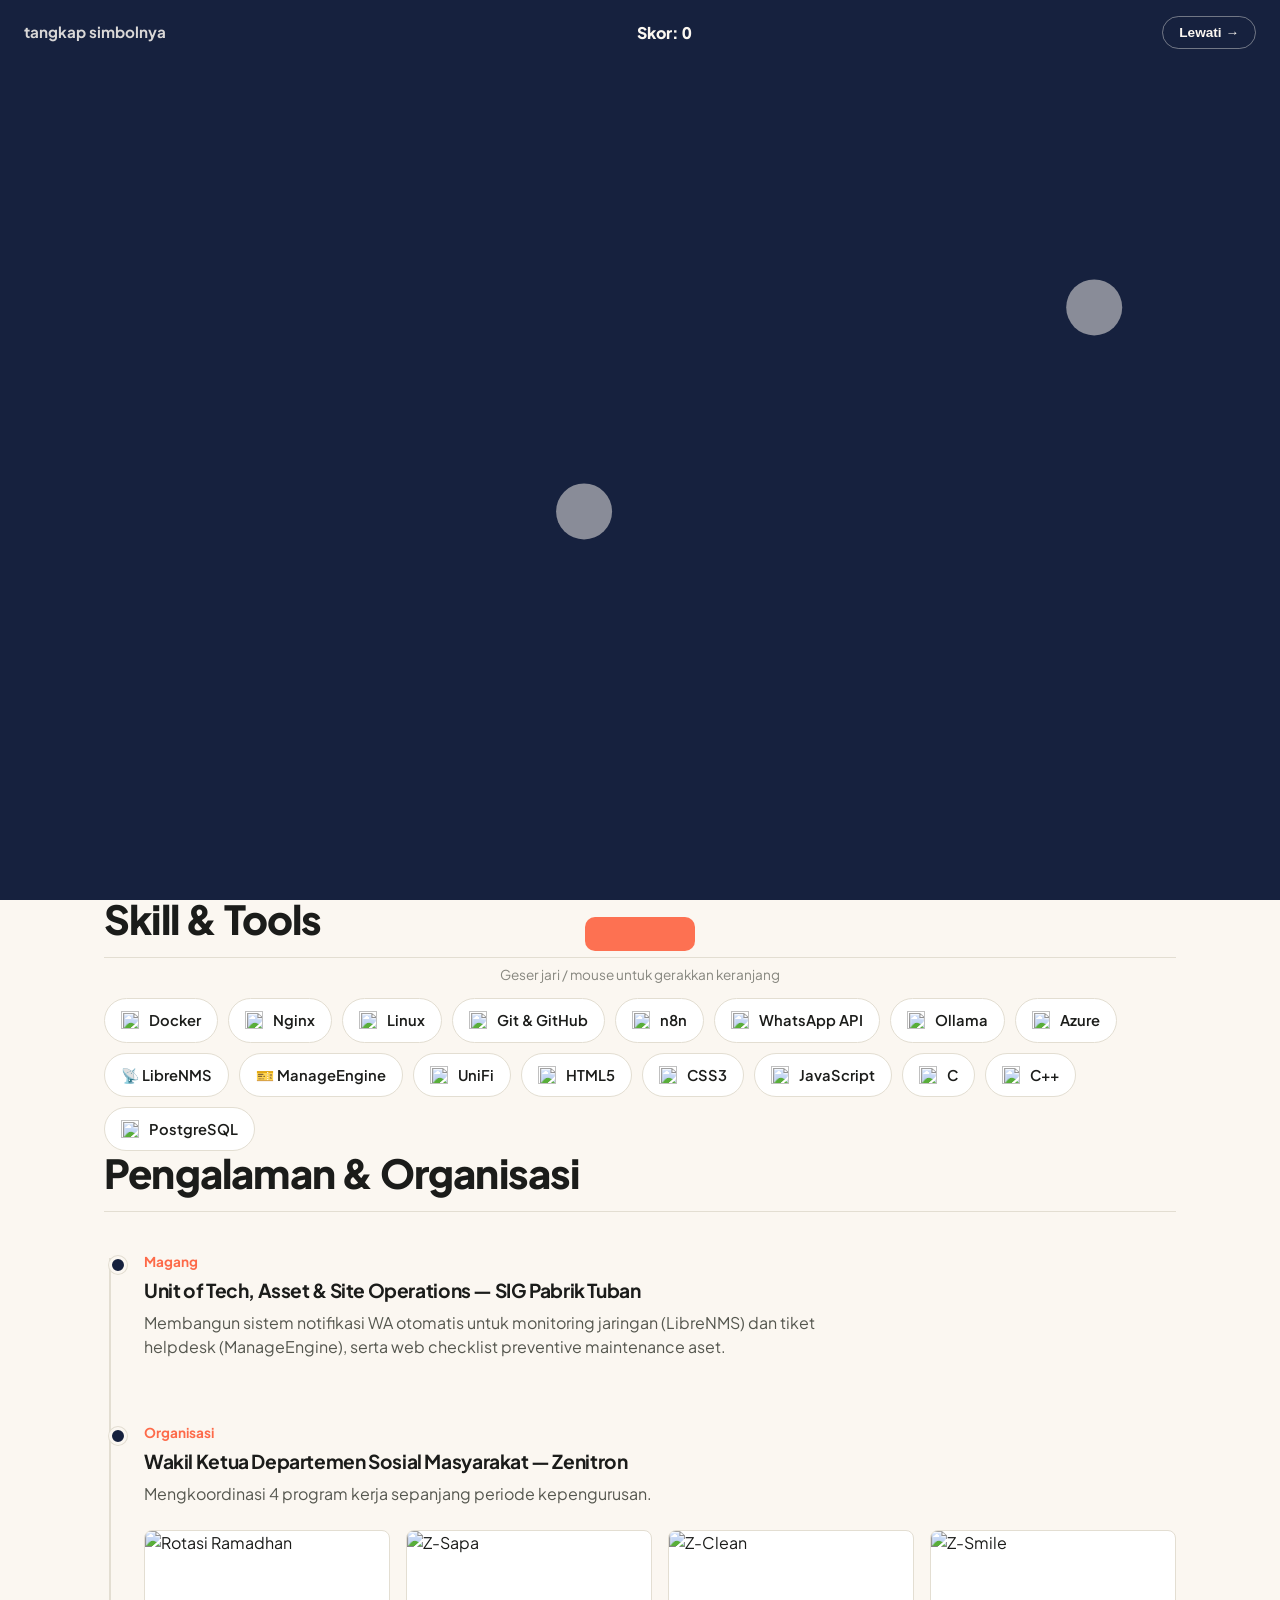
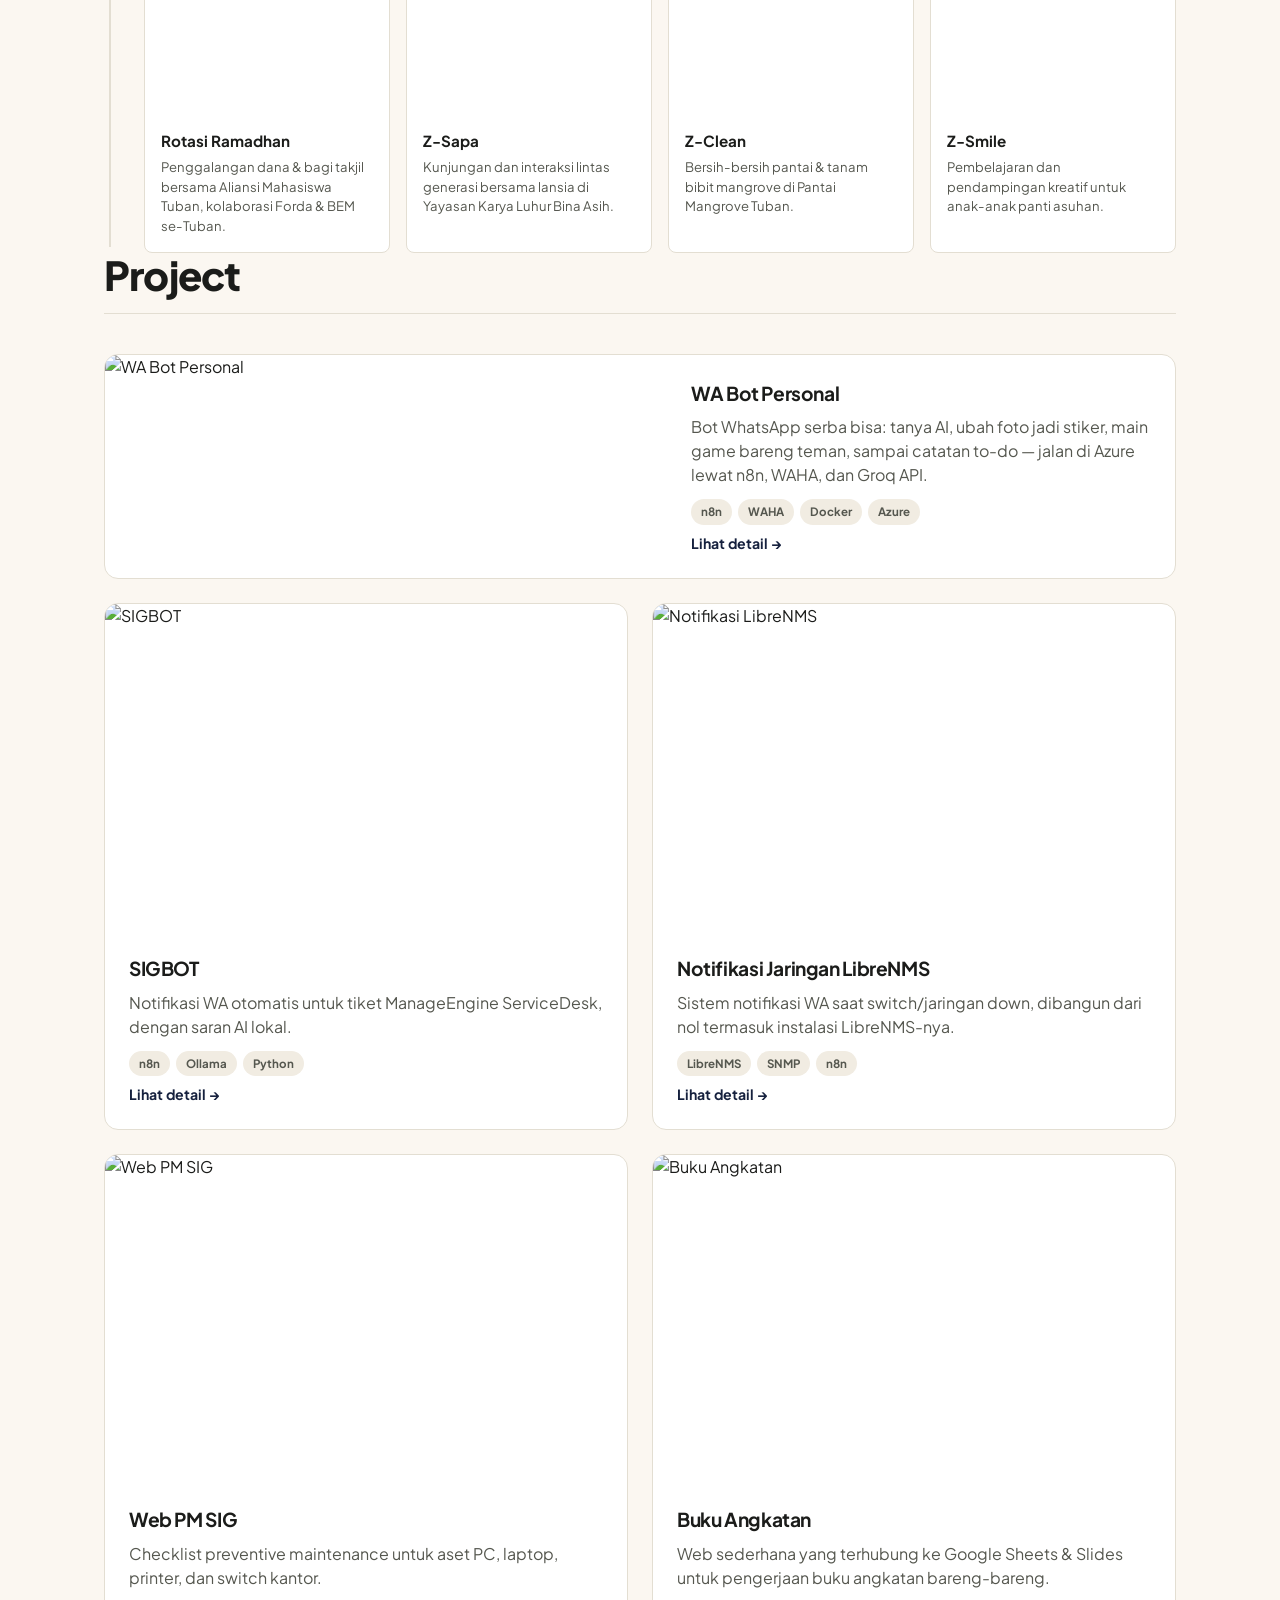
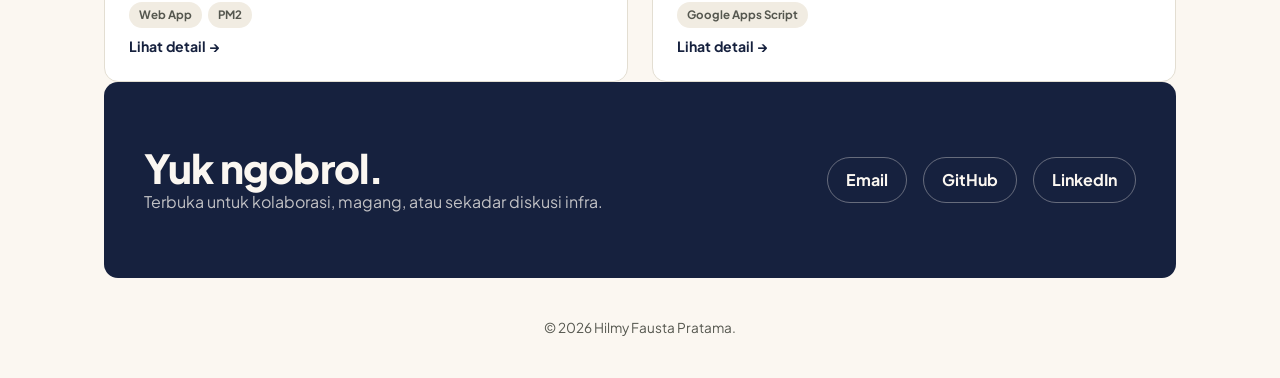
==== index.html @ 865497ab "bismillah portofolio" ====
<!DOCTYPE html>
<html lang="id">
<head>
<meta charset="UTF-8">
<meta name="viewport" content="width=device-width, initial-scale=1">
<title>Hilmy Fausta Pratama — Portfolio</title>
<meta name="description" content="Portfolio Hilmy Fausta Pratama — Informatics student, infra & automation.">
<link rel="stylesheet" href="css/style.css">
</head>
<body>

<!-- ============ GAME INTRO OVERLAY ============ -->
<div id="game-overlay">
  <div class="game-top">
    <span class="game-title">tangkap simbolnya</span>
    <span class="game-score">Skor: <span id="game-score">0</span></span>
    <button id="skip-intro" type="button">Lewati →</button>
  </div>
  <canvas id="game-canvas" aria-label="Mini game menangkap simbol skill"></canvas>
  <p class="game-hint">Geser jari / mouse untuk gerakkan keranjang</p>

  <div class="game-end" id="game-end" hidden>
    <h2>Nice catch!</h2>
    <p>Skill yang tertangkap sudah ditandai di bawah. Yuk lihat portofolio lengkapnya.</p>
    <button class="btn btn-primary" id="game-end-continue" type="button">Lihat Portofolio</button>
  </div>
</div>

<!-- ============ NAV ============ -->
<nav class="nav">
  <div class="wrap">
    <a href="#top" class="nav-mark"><span class="dot"></span> Hilmy Fausta</a>
    <ul class="nav-links">
      <li><a href="#about">Tentang</a></li>
      <li><a href="#skills">Skill</a></li>
      <li><a href="#experience">Pengalaman</a></li>
      <li><a href="#projects">Project</a></li>
      <li><a href="#contact">Kontak</a></li>
    </ul>
    <button class="nav-toggle" aria-label="Buka menu" aria-expanded="false">☰</button>
  </div>
</nav>

<main id="top">

  <!-- ============ HERO ============ -->
  <section class="hero wrap">
    <div>
      <div class="hero-kicker">Informatics student · Tuban, Indonesia</div>
      <h1><span>Hi, saya</span><span>Hilmy Fausta.</span></h1>
      <p class="hero-lede">Saya senang membangun sistem yang saling ngobrol satu sama lain — dari notifikasi jaringan otomatis sampai bot WhatsApp — dan mengemasnya rapi lewat Docker.</p>
      <div class="hero-cta">
        <a href="#projects" class="btn btn-primary">Lihat Project</a>
        <a href="#contact" class="btn btn-ghost">Hubungi Saya</a>
      </div>
      <div class="stats">
        <div class="stat"><b>5</b><span>Project dikembangkan</span></div>
        <div class="stat"><b>4</b><span>Program kerja Sosmas</span></div>
        <div class="stat"><b>16</b><span>Tools & bahasa dipakai</span></div>
      </div>
    </div>
    <div class="hero-figure">
      <div class="ring"></div>
      <img src="assets/images/profile.jpg" alt="Foto Hilmy Fausta Pratama"
           data-placeholder-label="assets/images/profile.jpg">
    </div>
  </section>

  <!-- ============ ABOUT ============ -->
  <section id="about" class="wrap">
    <div class="section-head">
      <h2>Tentang Saya</h2>
    </div>
    <p style="max-width:70ch;font-size:1.05rem">
      Mahasiswa Teknik Informatika, Institut Teknologi Sepuluh Nopember. Selama magang di SIG, saya membangun sistem
      notifikasi otomatis untuk monitoring jaringan dan tiket helpdesk, sekaligus web checklist preventive maintenance
      aset — semuanya dijembatani lewat n8n, WAHA, dan sedikit bantuan AI lokal. Di luar itu saya juga aktif di
      organisasi sosial kemahasiswaan dan senang mengoprek proyek personal sendiri.
    </p>
  </section>

  <!-- ============ SKILLS ============ -->
  <section id="skills" class="wrap">
    <div class="section-head">
      <h2>Skill & Tools</h2>
    </div>
    <div class="skills-grid">
      <span class="skill-chip" data-slug="docker"><img src="https://cdn.simpleicons.org/docker" alt="" width="18" height="18">Docker</span>
      <span class="skill-chip" data-slug="nginx"><img src="https://cdn.simpleicons.org/nginx" alt="" width="18" height="18">Nginx</span>
      <span class="skill-chip" data-slug="linux"><img src="https://cdn.simpleicons.org/linux" alt="" width="18" height="18">Linux</span>
      <span class="skill-chip" data-slug="github"><img src="https://cdn.simpleicons.org/github" alt="" width="18" height="18">Git & GitHub</span>
      <span class="skill-chip" data-slug="n8n"><img src="https://cdn.simpleicons.org/n8n" alt="" width="18" height="18">n8n</span>
      <span class="skill-chip" data-slug="whatsapp"><img src="https://cdn.simpleicons.org/whatsapp" alt="" width="18" height="18">WhatsApp API</span>
      <span class="skill-chip" data-slug="ollama"><img src="https://cdn.simpleicons.org/ollama" alt="" width="18" height="18">Ollama</span>
      <span class="skill-chip" data-slug="microsoftazure"><img src="https://cdn.simpleicons.org/microsoftazure" alt="" width="18" height="18">Azure</span>
      <span class="skill-chip">📡 LibreNMS</span>
      <span class="skill-chip">🎫 ManageEngine</span>
      <span class="skill-chip" data-slug="ubiquiti"><img src="https://cdn.simpleicons.org/ubiquiti" alt="" width="18" height="18">UniFi</span>
      <span class="skill-chip" data-slug="html5"><img src="https://cdn.simpleicons.org/html5" alt="" width="18" height="18">HTML5</span>
      <span class="skill-chip" data-slug="css3"><img src="https://cdn.simpleicons.org/css3" alt="" width="18" height="18">CSS3</span>
      <span class="skill-chip" data-slug="javascript"><img src="https://cdn.simpleicons.org/javascript" alt="" width="18" height="18">JavaScript</span>
      <span class="skill-chip" data-slug="c"><img src="https://cdn.simpleicons.org/c" alt="" width="18" height="18">C</span>
      <span class="skill-chip" data-slug="cplusplus"><img src="https://cdn.simpleicons.org/cplusplus" alt="" width="18" height="18">C++</span>
      <span class="skill-chip" data-slug="postgresql"><img src="https://cdn.simpleicons.org/postgresql" alt="" width="18" height="18">PostgreSQL</span>
    </div>
  </section>

  <!-- ============ EXPERIENCE ============ -->
  <section id="experience" class="wrap">
    <div class="section-head">
      <h2>Pengalaman & Organisasi</h2>
    </div>
    <div class="timeline">
      <div class="tl-item">
        <div class="tl-role">Magang</div>
        <h3>Unit of Tech, Asset & Site Operations — SIG Pabrik Tuban</h3>
        <p>Membangun sistem notifikasi WA otomatis untuk monitoring jaringan (LibreNMS) dan tiket helpdesk
           (ManageEngine), serta web checklist preventive maintenance aset.</p>
      </div>
      <div class="tl-item">
        <div class="tl-role">Organisasi</div>
        <h3>Wakil Ketua Departemen Sosial Masyarakat — Zenitron</h3>
        <p>Mengkoordinasi 4 program kerja sepanjang periode kepengurusan.</p>
        <div class="proker-grid">
          <a class="proker-card" href="#">
            <img src="assets/images/zenitron/rotasi-ramadhan.jpg" alt="Rotasi Ramadhan"
                 data-placeholder-label="assets/images/zenitron/rotasi-ramadhan.jpg">
            <div class="proker-card-body">
              <h4>Rotasi Ramadhan</h4>
              <p>Penggalangan dana & bagi takjil bersama Aliansi Mahasiswa Tuban, kolaborasi Forda & BEM se-Tuban.</p>
            </div>
          </a>
          <a class="proker-card" href="#">
            <img src="assets/images/zenitron/z-sapa.jpg" alt="Z-Sapa"
                 data-placeholder-label="assets/images/zenitron/z-sapa.jpg">
            <div class="proker-card-body">
              <h4>Z-Sapa</h4>
              <p>Kunjungan dan interaksi lintas generasi bersama lansia di Yayasan Karya Luhur Bina Asih.</p>
            </div>
          </a>
          <a class="proker-card" href="#">
            <img src="assets/images/zenitron/z-clean.jpg" alt="Z-Clean"
                 data-placeholder-label="assets/images/zenitron/z-clean.jpg">
            <div class="proker-card-body">
              <h4>Z-Clean</h4>
              <p>Bersih-bersih pantai & tanam bibit mangrove di Pantai Mangrove Tuban.</p>
            </div>
          </a>
          <a class="proker-card" href="#">
            <img src="assets/images/zenitron/z-smile.jpg" alt="Z-Smile"
                 data-placeholder-label="assets/images/zenitron/z-smile.jpg">
            <div class="proker-card-body">
              <h4>Z-Smile</h4>
              <p>Pembelajaran dan pendampingan kreatif untuk anak-anak panti asuhan.</p>
            </div>
          </a>
        </div>
      </div>
    </div>
  </section>

  <!-- ============ PROJECTS ============ -->
  <section id="projects" class="wrap">
    <div class="section-head">
      <h2>Project</h2>
    </div>
    <div class="project-grid">

      <a class="project-card feature" href="projects/wa-bot.html">
        <div class="project-media">
          <img src="assets/images/projects/wa-bot.jpg" alt="WA Bot Personal"
               data-placeholder-label="assets/images/projects/wa-bot.jpg">
        </div>
        <div class="project-body">
          <h3>WA Bot Personal</h3>
          <p>Bot WhatsApp serba bisa: tanya AI, ubah foto jadi stiker, main game bareng teman, sampai catatan
             to-do — jalan di Azure lewat n8n, WAHA, dan Groq API.</p>
          <div class="project-tags"><span class="tag">n8n</span><span class="tag">WAHA</span><span class="tag">Docker</span><span class="tag">Azure</span></div>
          <span class="project-link">Lihat detail →</span>
        </div>
      </a>

      <a class="project-card" href="projects/sigbot.html">
        <div class="project-media">
          <img src="assets/images/projects/sigbot.jpg" alt="SIGBOT"
               data-placeholder-label="assets/images/projects/sigbot.jpg">
        </div>
        <div class="project-body">
          <h3>SIGBOT</h3>
          <p>Notifikasi WA otomatis untuk tiket ManageEngine ServiceDesk, dengan saran AI lokal.</p>
          <div class="project-tags"><span class="tag">n8n</span><span class="tag">Ollama</span><span class="tag">Python</span></div>
          <span class="project-link">Lihat detail →</span>
        </div>
      </a>

      <a class="project-card" href="projects/librenms-notif.html">
        <div class="project-media">
          <img src="assets/images/projects/librenms-notif.jpg" alt="Notifikasi LibreNMS"
               data-placeholder-label="assets/images/projects/librenms-notif.jpg">
        </div>
        <div class="project-body">
          <h3>Notifikasi Jaringan LibreNMS</h3>
          <p>Sistem notifikasi WA saat switch/jaringan down, dibangun dari nol termasuk instalasi LibreNMS-nya.</p>
          <div class="project-tags"><span class="tag">LibreNMS</span><span class="tag">SNMP</span><span class="tag">n8n</span></div>
          <span class="project-link">Lihat detail →</span>
        </div>
      </a>

      <a class="project-card" href="projects/pmsig.html">
        <div class="project-media">
          <img src="assets/images/projects/pmsig.jpg" alt="Web PM SIG"
               data-placeholder-label="assets/images/projects/pmsig.jpg">
        </div>
        <div class="project-body">
          <h3>Web PM SIG</h3>
          <p>Checklist preventive maintenance untuk aset PC, laptop, printer, dan switch kantor.</p>
          <div class="project-tags"><span class="tag">Web App</span><span class="tag">PM2</span></div>
          <span class="project-link">Lihat detail →</span>
        </div>
      </a>

      <a class="project-card" href="projects/bukang.html">
        <div class="project-media">
          <img src="assets/images/projects/bukang.jpg" alt="Buku Angkatan"
               data-placeholder-label="assets/images/projects/bukang.jpg">
        </div>
        <div class="project-body">
          <h3>Buku Angkatan</h3>
          <p>Web sederhana yang terhubung ke Google Sheets & Slides untuk pengerjaan buku angkatan bareng-bareng.</p>
          <div class="project-tags"><span class="tag">Google Apps Script</span></div>
          <span class="project-link">Lihat detail →</span>
        </div>
      </a>

    </div>
  </section>

  <!-- ============ CONTACT ============ -->
  <section id="contact" class="wrap">
    <div class="contact-box">
      <div>
        <h2>Yuk ngobrol.</h2>
        <p style="color:rgba(251,247,241,.75)">Terbuka untuk kolaborasi, magang, atau sekadar diskusi infra.</p>
      </div>
      <div class="contact-links">
        <a href="mailto:hilmy@example.com">Email</a>
        <a href="https://github.com/HilmyFausta" target="_blank" rel="noopener">GitHub</a>
        <a href="#" target="_blank" rel="noopener">LinkedIn</a>
      </div>
    </div>
  </section>

</main>

<footer>© 2026 Hilmy Fausta Pratama.</footer>

<script src="js/main.js"></script>
<script src="js/game.js"></script>
</body>
</html>
---- css/style.css ----
/* ===========================================================
   Hilmy Fausta — Portfolio
   Design tokens: cream base, deep navy ink, coral for single
   deliberate accent moments only. Plus Jakarta Sans throughout,
   weight does the differentiating rather than a second family.
   =========================================================== */

@import url('https://fonts.googleapis.com/css2?family=Plus+Jakarta+Sans:wght@400;500;600;700;800&display=swap');

:root{
  --cream:        #FBF7F1;
  --cream-dim:    #F1ECE2;
  --ink:          #1B1C1A;
  --ink-soft:     #55574F;
  --navy:         #16213E;
  --navy-soft:    #2A3B63;
  --coral:        #FD6A49;
  --coral-soft:   #FFE4DA;
  --line:         #E3DED2;

  --font: 'Plus Jakarta Sans', -apple-system, sans-serif;

  --max-w: 1120px;
  --radius: 14px;
  --radius-sm: 8px;

  --space-1: 8px;
  --space-2: 16px;
  --space-3: 24px;
  --space-4: 40px;
  --space-5: 64px;
  --space-6: 96px;
}

*{ box-sizing: border-box; }
html{ scroll-behavior: smooth; }
@media (prefers-reduced-motion: reduce){
  html{ scroll-behavior: auto; }
  *{ animation-duration: .001ms !important; animation-iteration-count: 1 !important; transition-duration: .001ms !important; }
}

body{
  margin: 0;
  font-family: var(--font);
  background: var(--cream);
  color: var(--ink);
  line-height: 1.5;
  -webkit-font-smoothing: antialiased;
}

img{ max-width: 100%; display: block; }
a{ color: inherit; }

.wrap{
  max-width: var(--max-w);
  margin: 0 auto;
  padding: 0 var(--space-3);
}

section{ padding: var(--space-6) 0; }
@media (max-width: 640px){
  section{ padding: var(--space-5) 0; }
}

/* ---------- Typography ---------- */
h1,h2,h3{ margin: 0; letter-spacing: -0.02em; font-weight: 800; }
h1{ font-size: clamp(2.4rem, 6vw, 4.2rem); line-height: 1.02; }
h2{ font-size: clamp(1.7rem, 3.4vw, 2.5rem); line-height: 1.1; }
h3{ font-size: 1.2rem; font-weight: 700; }
p{ margin: 0; color: var(--ink-soft); }
.eyebrow-free{ /* intentionally: no tracked-out ALL-CAPS eyebrow labels in this design */ }

.section-head{
  display: flex;
  align-items: flex-end;
  justify-content: space-between;
  gap: var(--space-3);
  margin-bottom: var(--space-4);
  border-bottom: 1px solid var(--line);
  padding-bottom: var(--space-2);
}
.section-head .index{
  font-size: .85rem;
  color: var(--ink-soft);
  font-variant-numeric: tabular-nums;
}

/* ---------- Nav ---------- */
.nav{
  position: sticky; top: 0; z-index: 40;
  background: rgba(251,247,241,.88);
  backdrop-filter: blur(6px);
  border-bottom: 1px solid var(--line);
}
.nav .wrap{
  display: flex; align-items: center; justify-content: space-between;
  height: 64px;
}
.nav-mark{
  font-weight: 800; font-size: 1.05rem; text-decoration: none;
  display: flex; align-items: center; gap: 8px;
}
.nav-mark .dot{ width: 10px; height: 10px; border-radius: 50%; background: var(--coral); display:inline-block; }
.nav-links{ display: flex; gap: var(--space-3); list-style: none; margin: 0; padding: 0; }
.nav-links a{ text-decoration: none; font-weight: 600; font-size: .92rem; color: var(--ink-soft); }
.nav-links a:hover{ color: var(--navy); }
.nav-toggle{ display: none; background: none; border: none; cursor: pointer; }
@media (max-width: 720px){
  .nav-links{ display: none; }
  .nav-toggle{ display: block; }
}

/* ---------- Hero ---------- */
.hero{
  padding-top: var(--space-6);
  display: grid;
  grid-template-columns: 1.3fr .7fr;
  gap: var(--space-4);
  align-items: center;
}
@media (max-width: 860px){
  .hero{ grid-template-columns: 1fr; }
}
.hero-kicker{
  font-size: .95rem; color: var(--coral); font-weight: 700; margin-bottom: var(--space-2);
}
.hero h1 span{ display: block; }
.hero-lede{
  margin-top: var(--space-3);
  font-size: 1.15rem;
  max-width: 46ch;
}
.hero-cta{ display: flex; gap: var(--space-2); margin-top: var(--space-4); flex-wrap: wrap; }
.btn{
  display: inline-flex; align-items: center; gap: 8px;
  padding: 13px 22px; border-radius: 999px;
  font-weight: 700; font-size: .95rem; text-decoration: none;
  border: 1px solid transparent; cursor: pointer;
  transition: transform .15s ease;
}
.btn:hover{ transform: translateY(-2px); }
.btn-primary{ background: var(--navy); color: var(--cream); }
.btn-ghost{ background: transparent; border-color: var(--ink); color: var(--ink); }

.hero-figure{
  position: relative;
  aspect-ratio: 4/5;
  border-radius: var(--radius);
  overflow: hidden;
  background: var(--navy);
}
.hero-figure .ring{
  position: absolute; inset: -30% -10% auto auto;
  width: 60%; aspect-ratio: 1;
  border: 1px solid rgba(251,247,241,.25);
  border-radius: 50%;
}

/* ---------- Image placeholder handling ----------
   Real files should be dropped in assets/images/... with the
   same filename the <img> already points to. Until then, the
   onerror handler in js/main.js swaps in this dashed box. */
.ph-missing{
  background: var(--cream-dim);
  border: 1.5px dashed var(--line);
  display: flex; align-items: center; justify-content: center;
  color: var(--ink-soft); font-size: .82rem; text-align: center;
  padding: var(--space-2);
  min-height: 160px;
}
.ph-missing::after{ content: attr(data-label); }

/* ---------- Stats ---------- */
.stats{ display: grid; grid-template-columns: repeat(3,1fr); gap: var(--space-3); margin-top: var(--space-5); }
.stat b{ display:block; font-size: 2rem; font-weight: 800; color: var(--navy); }
.stat span{ color: var(--ink-soft); font-size: .9rem; }
@media (max-width: 640px){ .stats{ grid-template-columns: 1fr 1fr; } }

/* ---------- Skills ---------- */
.skills-grid{
  display: flex; flex-wrap: wrap; gap: 10px;
}
.skill-chip{
  display: flex; align-items: center; gap: 10px;
  padding: 10px 16px;
  background: #fff;
  border: 1px solid var(--line);
  border-radius: 999px;
  font-weight: 600; font-size: .92rem;
}
.skill-chip img, .skill-chip svg{ width: 18px; height: 18px; }
.skill-chip.just-caught{
  background: var(--coral-soft);
  border-color: var(--coral);
}

/* ---------- Experience ---------- */
.timeline{ position: relative; padding-left: var(--space-4); }
.timeline::before{
  content: ""; position: absolute; left: 5px; top: 6px; bottom: 6px;
  width: 2px; background: var(--line);
}
.tl-item{ position: relative; padding-bottom: var(--space-5); }
.tl-item:last-child{ padding-bottom: 0; }
.tl-item::before{
  content: ""; position: absolute; left: -35px; top: 4px;
  width: 12px; height: 12px; border-radius: 50%;
  background: var(--navy); border: 3px solid var(--cream);
  box-shadow: 0 0 0 1px var(--line);
}
.tl-role{ font-size: .85rem; font-weight: 700; color: var(--coral); }
.tl-item h3{ margin-top: 4px; }
.tl-item p{ margin-top: 6px; max-width: 60ch; }

.proker-grid{
  margin-top: var(--space-3);
  display: grid; grid-template-columns: repeat(4,1fr); gap: var(--space-2);
}
@media (max-width: 780px){ .proker-grid{ grid-template-columns: 1fr 1fr; } }
.proker-card{
  border: 1px solid var(--line); border-radius: var(--radius-sm); overflow: hidden;
  background: #fff; text-decoration: none; color: inherit;
}
.proker-card img{ width: 100%; aspect-ratio: 4/3; object-fit: cover; }
.proker-card .ph-missing{ aspect-ratio: 4/3; min-height: 0; }
.proker-card-body{ padding: var(--space-2); }
.proker-card-body h4{ margin: 0 0 4px; font-size: .95rem; }
.proker-card-body p{ font-size: .82rem; margin: 0; }

/* ---------- Projects (bento — first project larger, deliberate) ---------- */
.project-grid{
  display: grid;
  grid-template-columns: repeat(2, 1fr);
  gap: var(--space-3);
}
.project-card{
  grid-column: span 1;
  border: 1px solid var(--line);
  border-radius: var(--radius);
  overflow: hidden;
  background: #fff;
  text-decoration: none; color: inherit;
  display: flex; flex-direction: column;
  transition: box-shadow .15s ease, transform .15s ease;
}
.project-card:hover{ transform: translateY(-3px); box-shadow: 0 12px 24px -16px rgba(22,33,62,.35); }
.project-card.feature{ grid-column: span 2; flex-direction: row; }
.project-card.feature .project-media{ flex: 1.1; }
.project-card.feature .project-body{ flex: .9; }
@media (max-width: 780px){
  .project-grid{ grid-template-columns: 1fr; }
  .project-card.feature{ flex-direction: column; }
}
.project-media{ aspect-ratio: 16/10; }
.project-card.feature .project-media{ aspect-ratio: auto; }
.project-media img{ width: 100%; height: 100%; object-fit: cover; }
.project-media .ph-missing{ height: 100%; }
.project-body{ padding: var(--space-3); display: flex; flex-direction: column; gap: 8px; }
.project-tags{ display: flex; gap: 6px; flex-wrap: wrap; margin-top: 4px; }
.tag{ font-size: .72rem; font-weight: 700; padding: 4px 10px; border-radius: 999px; background: var(--cream-dim); color: var(--ink-soft); }
.project-link{ margin-top: auto; font-weight: 700; font-size: .88rem; color: var(--navy); }

/* ---------- Contact ---------- */
.contact-box{
  background: var(--navy); color: var(--cream);
  border-radius: var(--radius);
  padding: var(--space-5) var(--space-4);
  display: flex; align-items: center; justify-content: space-between; gap: var(--space-3);
  flex-wrap: wrap;
}
.contact-box h2{ color: var(--cream); }
.contact-links{ display: flex; gap: var(--space-2); flex-wrap: wrap; }
.contact-links a{
  text-decoration: none; font-weight: 700; padding: 10px 18px;
  border: 1px solid rgba(251,247,241,.35); border-radius: 999px;
}
.contact-links a:hover{ border-color: var(--coral); color: var(--coral); }

footer{ text-align: center; padding: var(--space-4) 0; color: var(--ink-soft); font-size: .85rem; }

/* ---------- Game intro overlay ---------- */
#game-overlay{
  position: fixed; inset: 0; z-index: 100;
  background: var(--navy);
  color: var(--cream);
  display: flex; flex-direction: column;
}
#game-overlay[hidden]{ display: none; }
.game-top{
  display: flex; justify-content: space-between; align-items: center;
  padding: var(--space-2) var(--space-3);
}
.game-title{ font-weight: 700; font-size: .95rem; opacity: .85; }
.game-score{ font-weight: 800; font-variant-numeric: tabular-nums; }
#skip-intro{
  background: transparent; border: 1px solid rgba(251,247,241,.4);
  color: var(--cream); border-radius: 999px; padding: 8px 16px;
  font-weight: 700; font-size: .85rem; cursor: pointer;
}
#game-canvas{ flex: 1; width: 100%; touch-action: none; }
.game-hint{
  text-align: center; padding-bottom: var(--space-2);
  font-size: .85rem; opacity: .7;
}
.game-end{
  position: absolute; inset: 0; display: flex; flex-direction: column;
  align-items: center; justify-content: center; gap: var(--space-2);
  text-align: center; padding: var(--space-3);
}
.game-end[hidden]{ display: none; }
.game-end h2{ color: var(--cream); }

/* ---------- Project detail page ---------- */
.detail-back{
  display: inline-flex; align-items: center; gap: 6px;
  text-decoration: none; font-weight: 700; font-size: .9rem;
  color: var(--ink-soft); margin: var(--space-3) 0;
}
.detail-back:hover{ color: var(--navy); }
.detail-hero{
  aspect-ratio: 16/7;
  border-radius: var(--radius);
  overflow: hidden;
  margin-bottom: var(--space-3);
}
.detail-hero img{ width: 100%; height: 100%; object-fit: cover; }
.detail-hero .ph-missing{ height: 100%; }
.detail-head h1{ font-size: clamp(1.8rem, 4vw, 2.6rem); }
.detail-tags{ display: flex; gap: 6px; flex-wrap: wrap; margin: var(--space-2) 0 var(--space-4); }
.detail-body{ max-width: 72ch; }
.detail-body h2{ font-size: 1.3rem; margin-top: var(--space-4); margin-bottom: var(--space-2); }
.detail-body p{ margin-bottom: var(--space-2); }
.detail-body ul{ color: var(--ink-soft); padding-left: 1.2em; }
.detail-body li{ margin-bottom: 6px; }
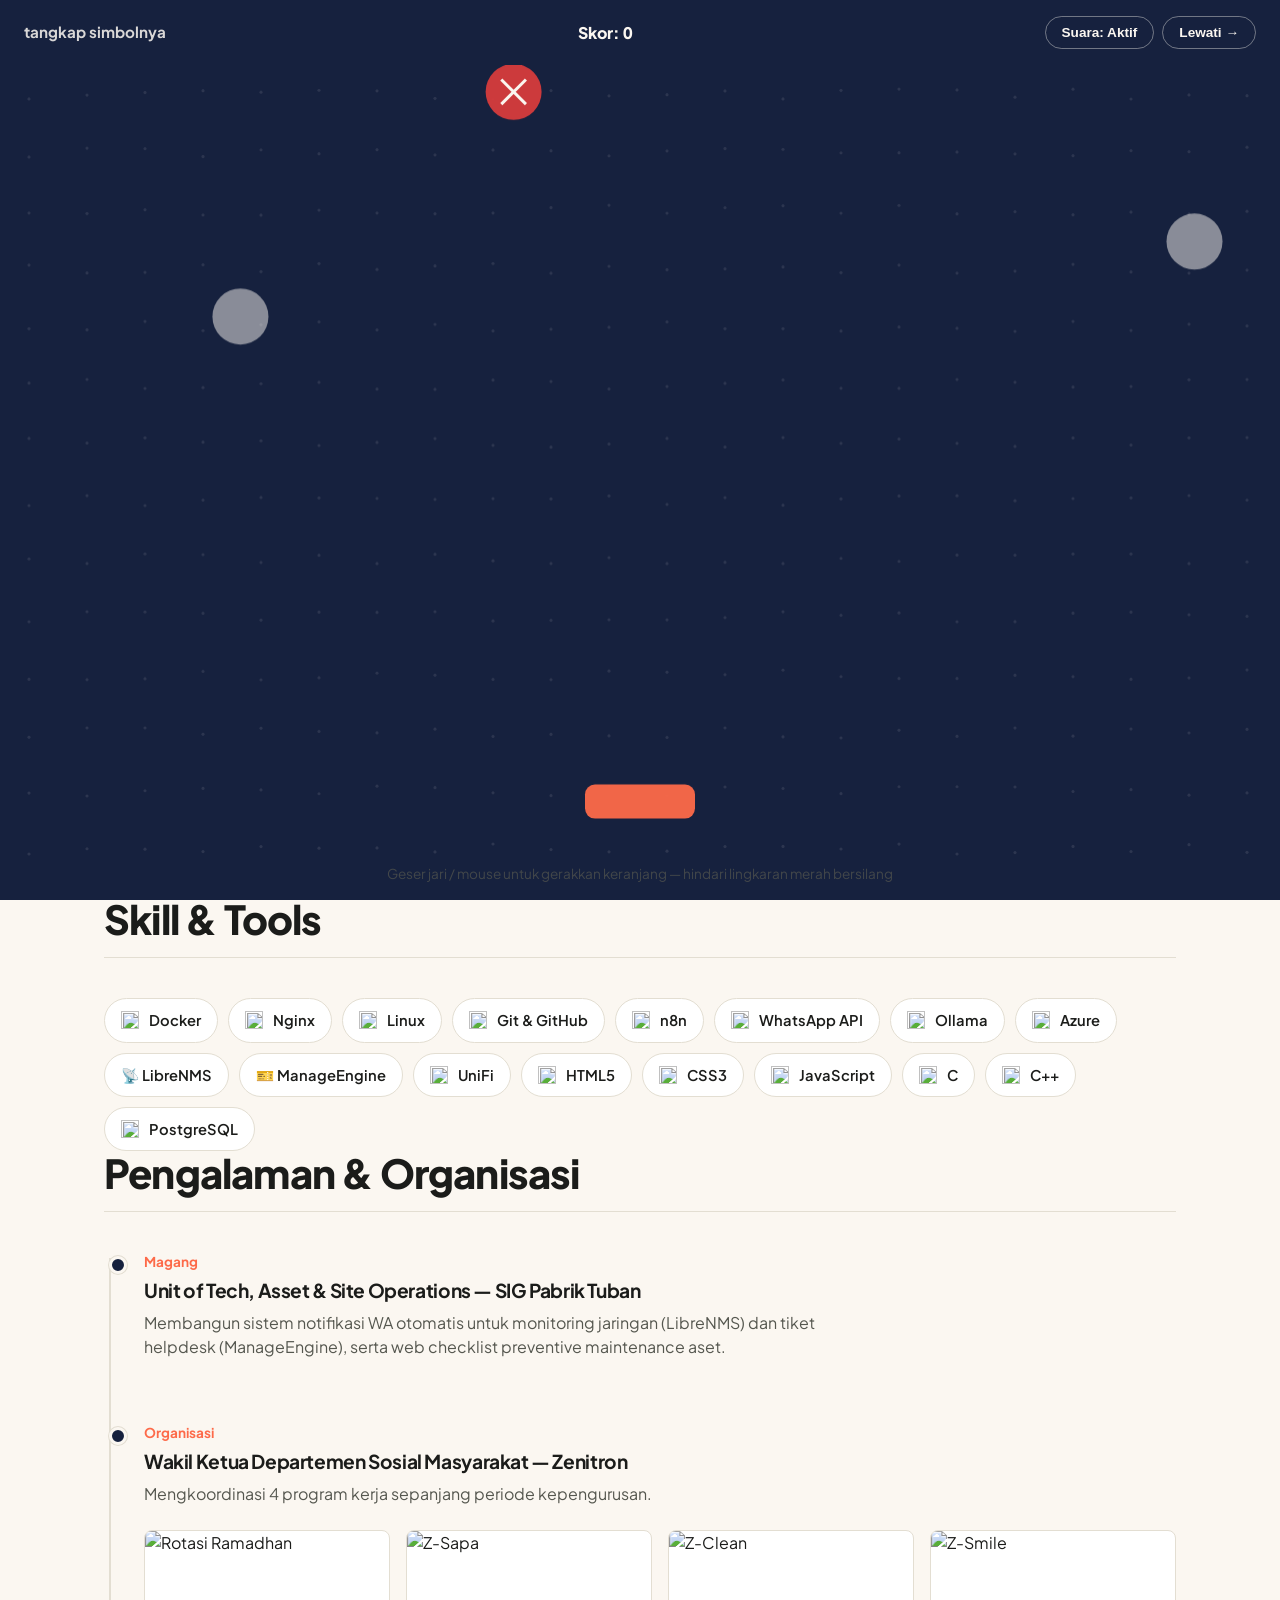
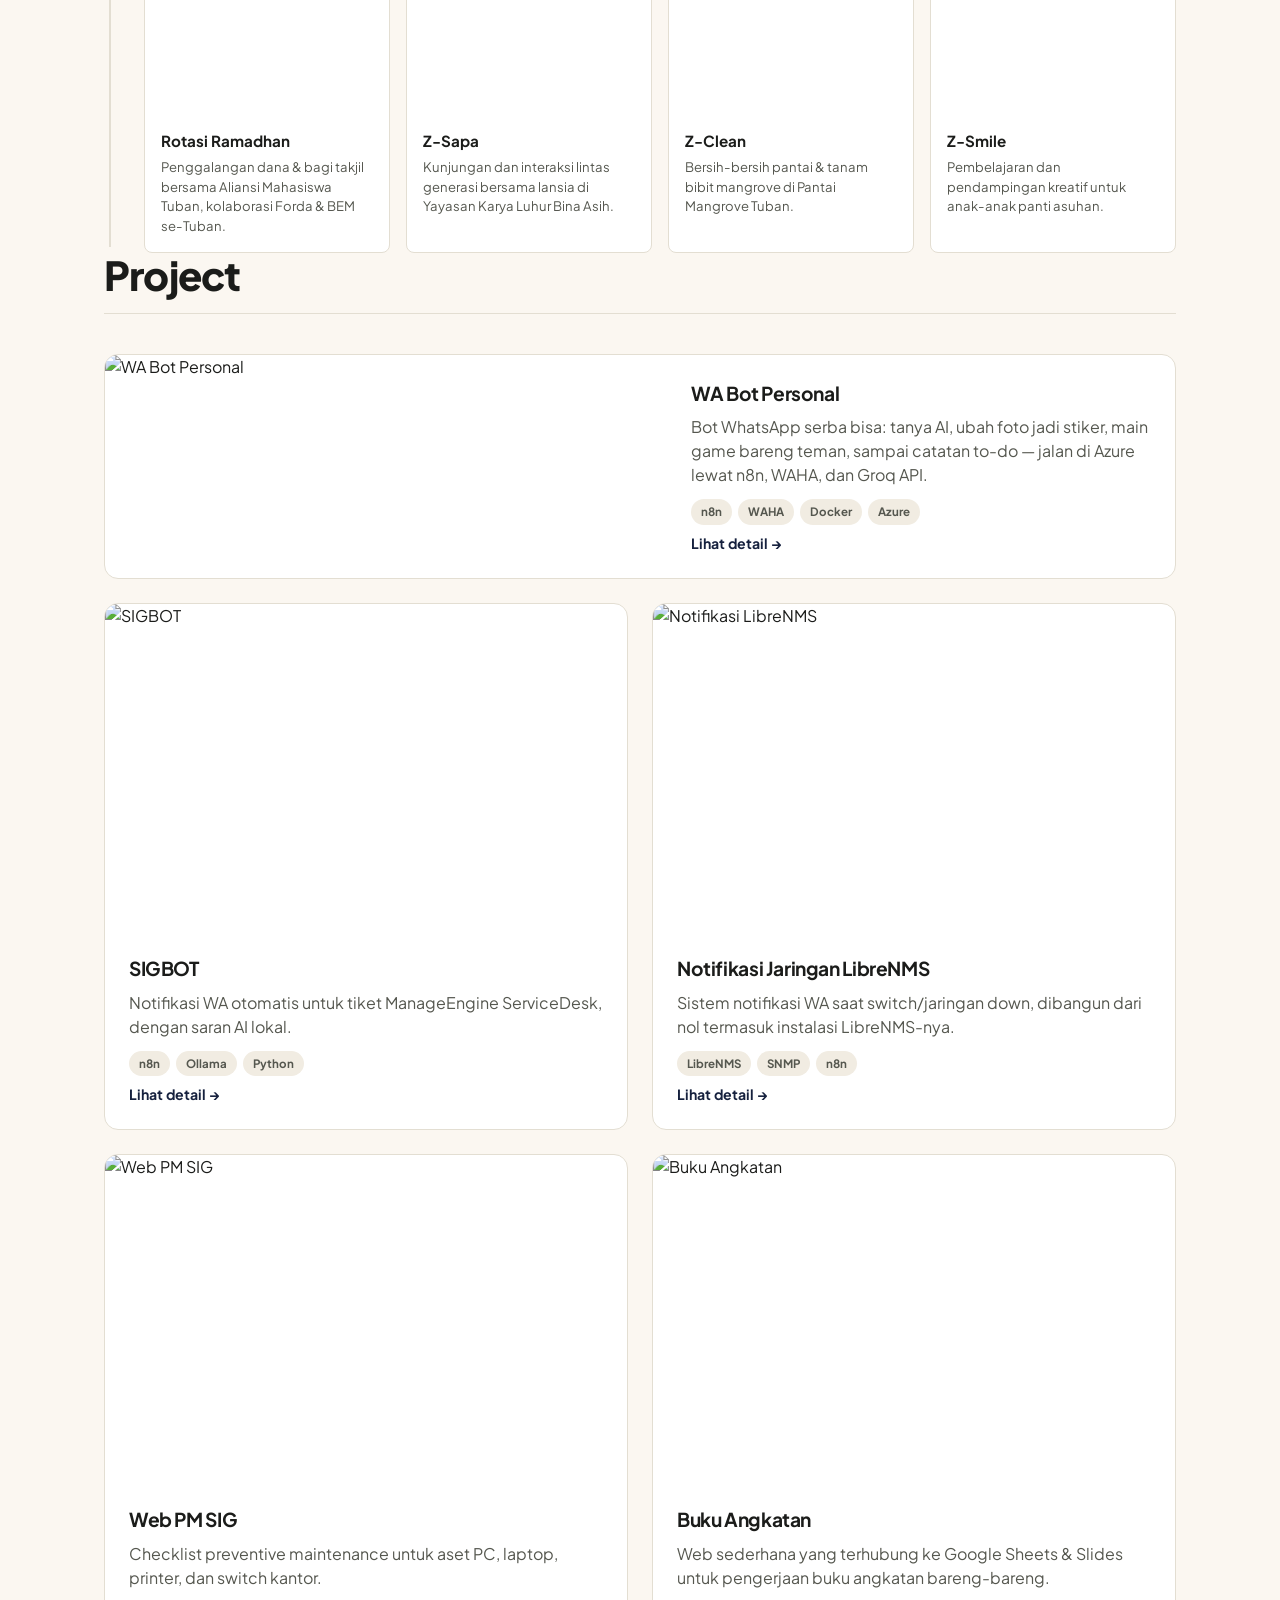
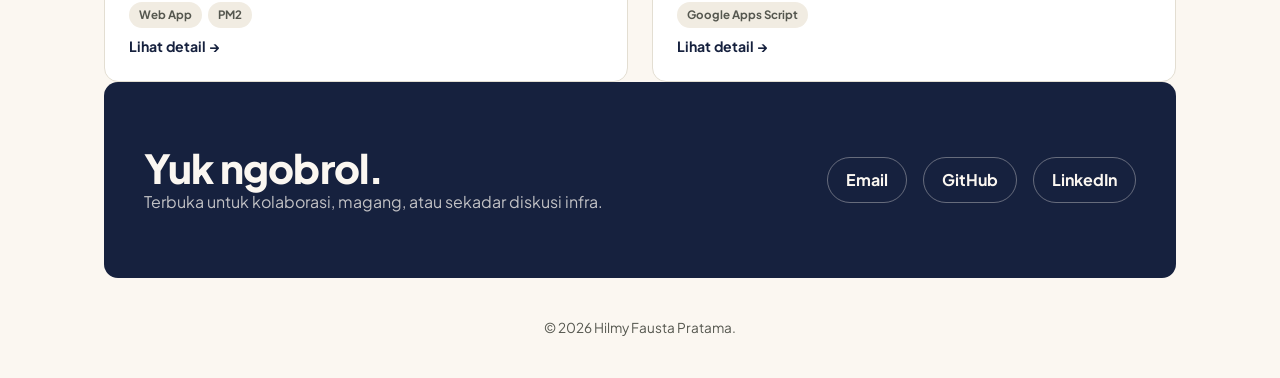
==== commit f881bfaa: "tambah obstcle n music" ====
--- a/index.html
+++ b/index.html
@@ -14,10 +14,13 @@
   <div class="game-top">
     <span class="game-title">tangkap simbolnya</span>
     <span class="game-score">Skor: <span id="game-score">0</span></span>
-    <button id="skip-intro" type="button">Lewati →</button>
+    <div style="display:flex;gap:8px">
+      <button id="mute-toggle" type="button" aria-pressed="false">Suara: Aktif</button>
+      <button id="skip-intro" type="button">Lewati →</button>
+    </div>
   </div>
   <canvas id="game-canvas" aria-label="Mini game menangkap simbol skill"></canvas>
-  <p class="game-hint">Geser jari / mouse untuk gerakkan keranjang</p>
+  <p class="game-hint">Geser jari / mouse untuk gerakkan keranjang — hindari lingkaran merah bersilang</p>
 
   <div class="game-end" id="game-end" hidden>
     <h2>Nice catch!</h2>
@@ -257,4 +260,4 @@
 <script src="js/main.js"></script>
 <script src="js/game.js"></script>
 </body>
-</html>
+</html>
--- a/css/style.css
+++ b/css/style.css
@@ -292,7 +292,8 @@
 }
 .game-title{ font-weight: 700; font-size: .95rem; opacity: .85; }
 .game-score{ font-weight: 800; font-variant-numeric: tabular-nums; }
-#skip-intro{
+#skip-intro,
+#mute-toggle{
   background: transparent; border: 1px solid rgba(251,247,241,.4);
   color: var(--cream); border-radius: 999px; padding: 8px 16px;
   font-weight: 700; font-size: .85rem; cursor: pointer;
@@ -331,4 +332,4 @@
 .detail-body h2{ font-size: 1.3rem; margin-top: var(--space-4); margin-bottom: var(--space-2); }
 .detail-body p{ margin-bottom: var(--space-2); }
 .detail-body ul{ color: var(--ink-soft); padding-left: 1.2em; }
-.detail-body li{ margin-bottom: 6px; }
+.detail-body li{ margin-bottom: 6px; }
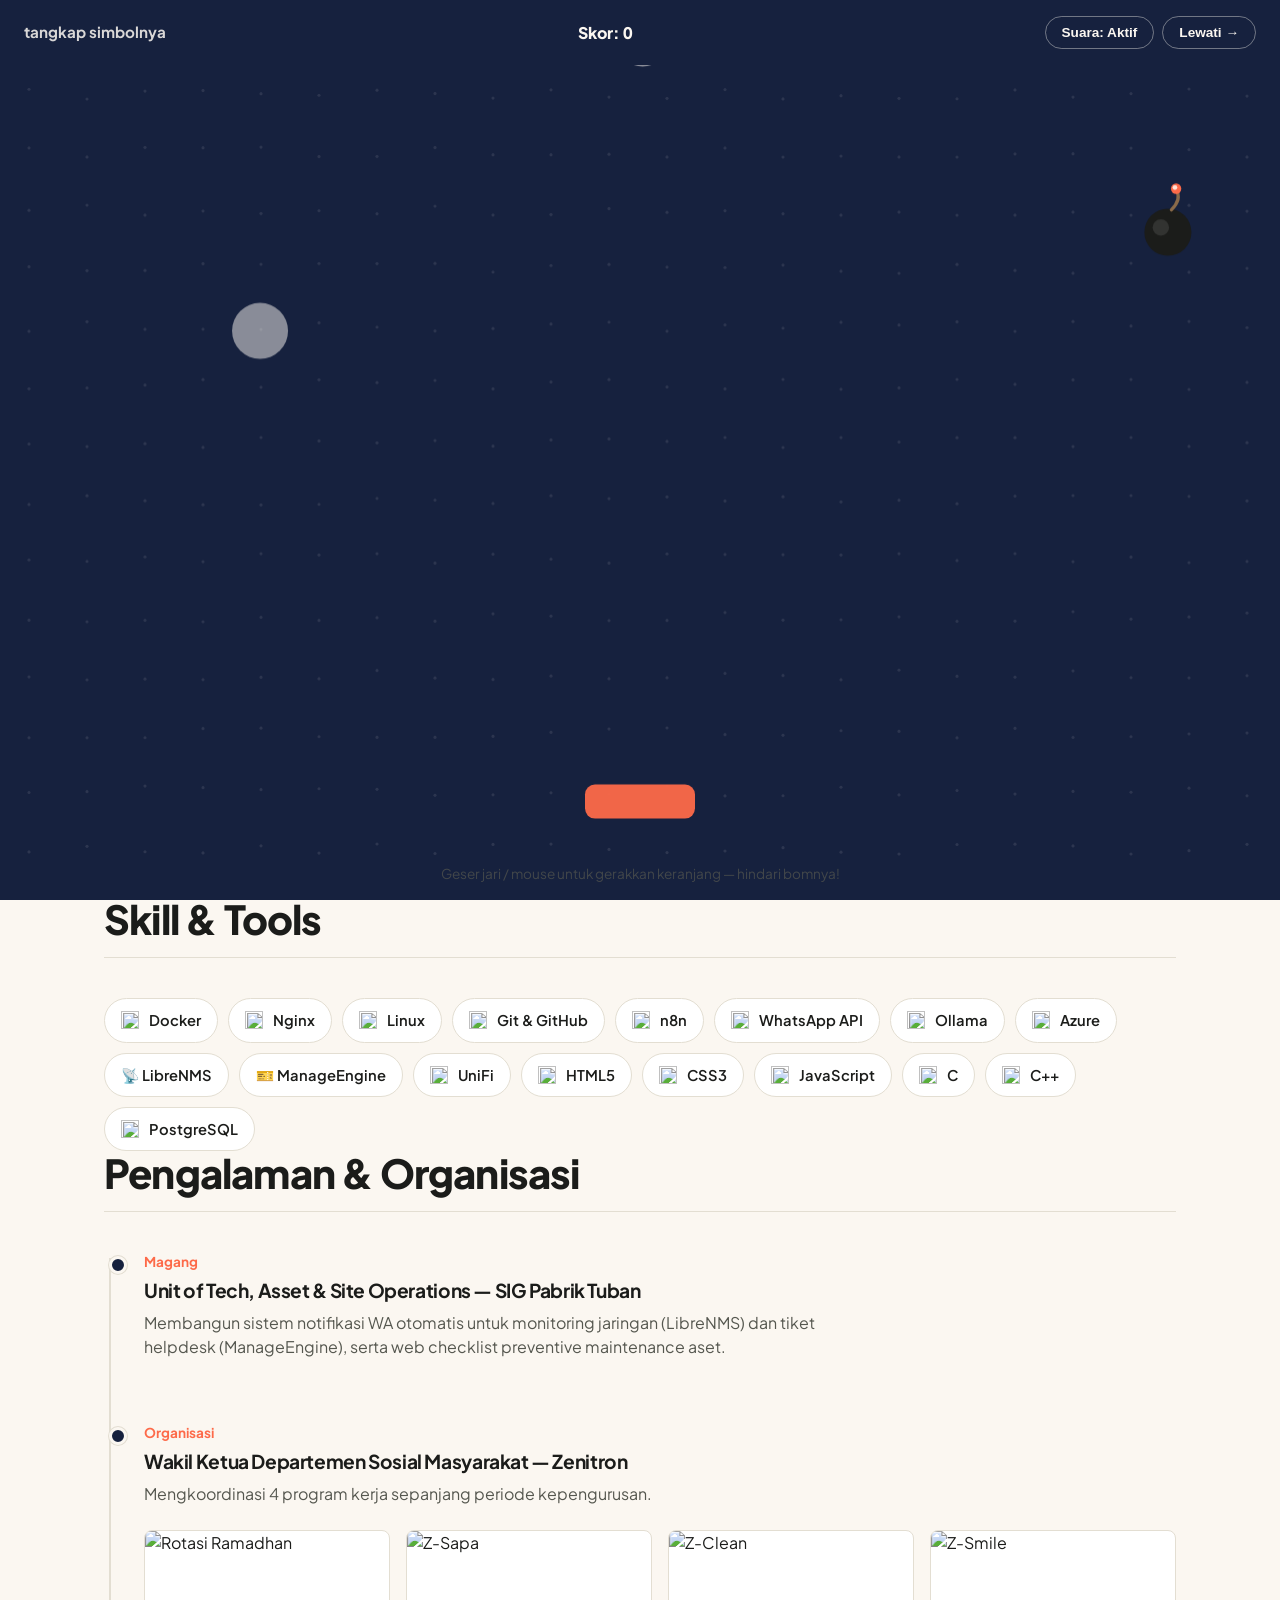
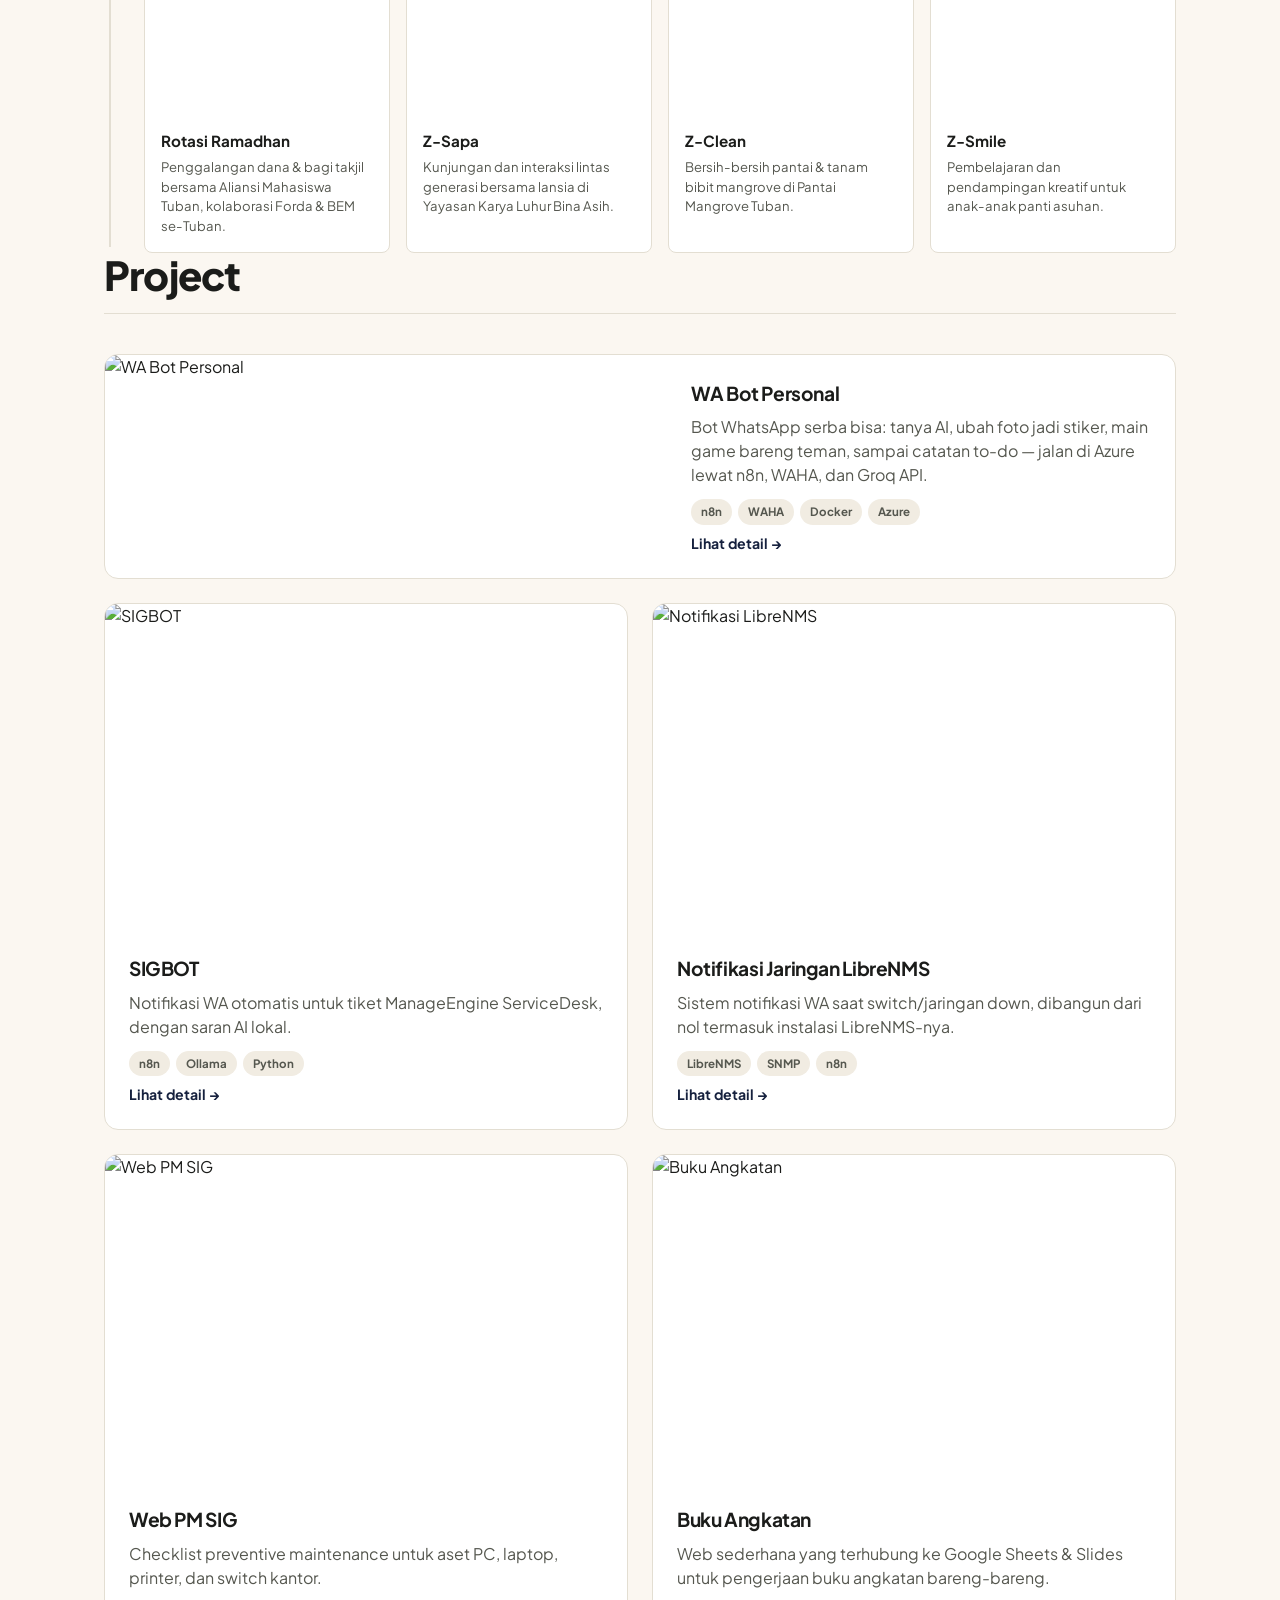
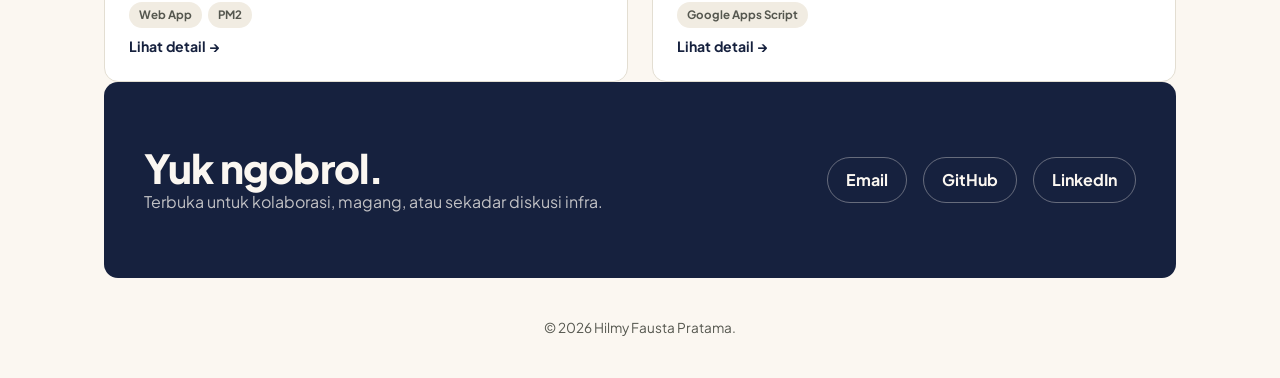
==== commit a22f9af4: "fix bug refresh dan logo" ====
--- a/index.html
+++ b/index.html
@@ -20,7 +20,7 @@
     </div>
   </div>
   <canvas id="game-canvas" aria-label="Mini game menangkap simbol skill"></canvas>
-  <p class="game-hint">Geser jari / mouse untuk gerakkan keranjang — hindari lingkaran merah bersilang</p>
+  <p class="game-hint">Geser jari / mouse untuk gerakkan keranjang — hindari bomnya!</p>
 
   <div class="game-end" id="game-end" hidden>
     <h2>Nice catch!</h2>
@@ -95,12 +95,12 @@
       <span class="skill-chip" data-slug="n8n"><img src="https://cdn.simpleicons.org/n8n" alt="" width="18" height="18">n8n</span>
       <span class="skill-chip" data-slug="whatsapp"><img src="https://cdn.simpleicons.org/whatsapp" alt="" width="18" height="18">WhatsApp API</span>
       <span class="skill-chip" data-slug="ollama"><img src="https://cdn.simpleicons.org/ollama" alt="" width="18" height="18">Ollama</span>
-      <span class="skill-chip" data-slug="microsoftazure"><img src="https://cdn.simpleicons.org/microsoftazure" alt="" width="18" height="18">Azure</span>
+      <span class="skill-chip" data-slug="azure"><img src="https://raw.githubusercontent.com/devicons/devicon/master/icons/azure/azure-plain.svg" alt="" width="18" height="18">Azure</span>
       <span class="skill-chip">📡 LibreNMS</span>
       <span class="skill-chip">🎫 ManageEngine</span>
       <span class="skill-chip" data-slug="ubiquiti"><img src="https://cdn.simpleicons.org/ubiquiti" alt="" width="18" height="18">UniFi</span>
       <span class="skill-chip" data-slug="html5"><img src="https://cdn.simpleicons.org/html5" alt="" width="18" height="18">HTML5</span>
-      <span class="skill-chip" data-slug="css3"><img src="https://cdn.simpleicons.org/css3" alt="" width="18" height="18">CSS3</span>
+      <span class="skill-chip" data-slug="css"><img src="https://cdn.simpleicons.org/css" alt="" width="18" height="18">CSS3</span>
       <span class="skill-chip" data-slug="javascript"><img src="https://cdn.simpleicons.org/javascript" alt="" width="18" height="18">JavaScript</span>
       <span class="skill-chip" data-slug="c"><img src="https://cdn.simpleicons.org/c" alt="" width="18" height="18">C</span>
       <span class="skill-chip" data-slug="cplusplus"><img src="https://cdn.simpleicons.org/cplusplus" alt="" width="18" height="18">C++</span>
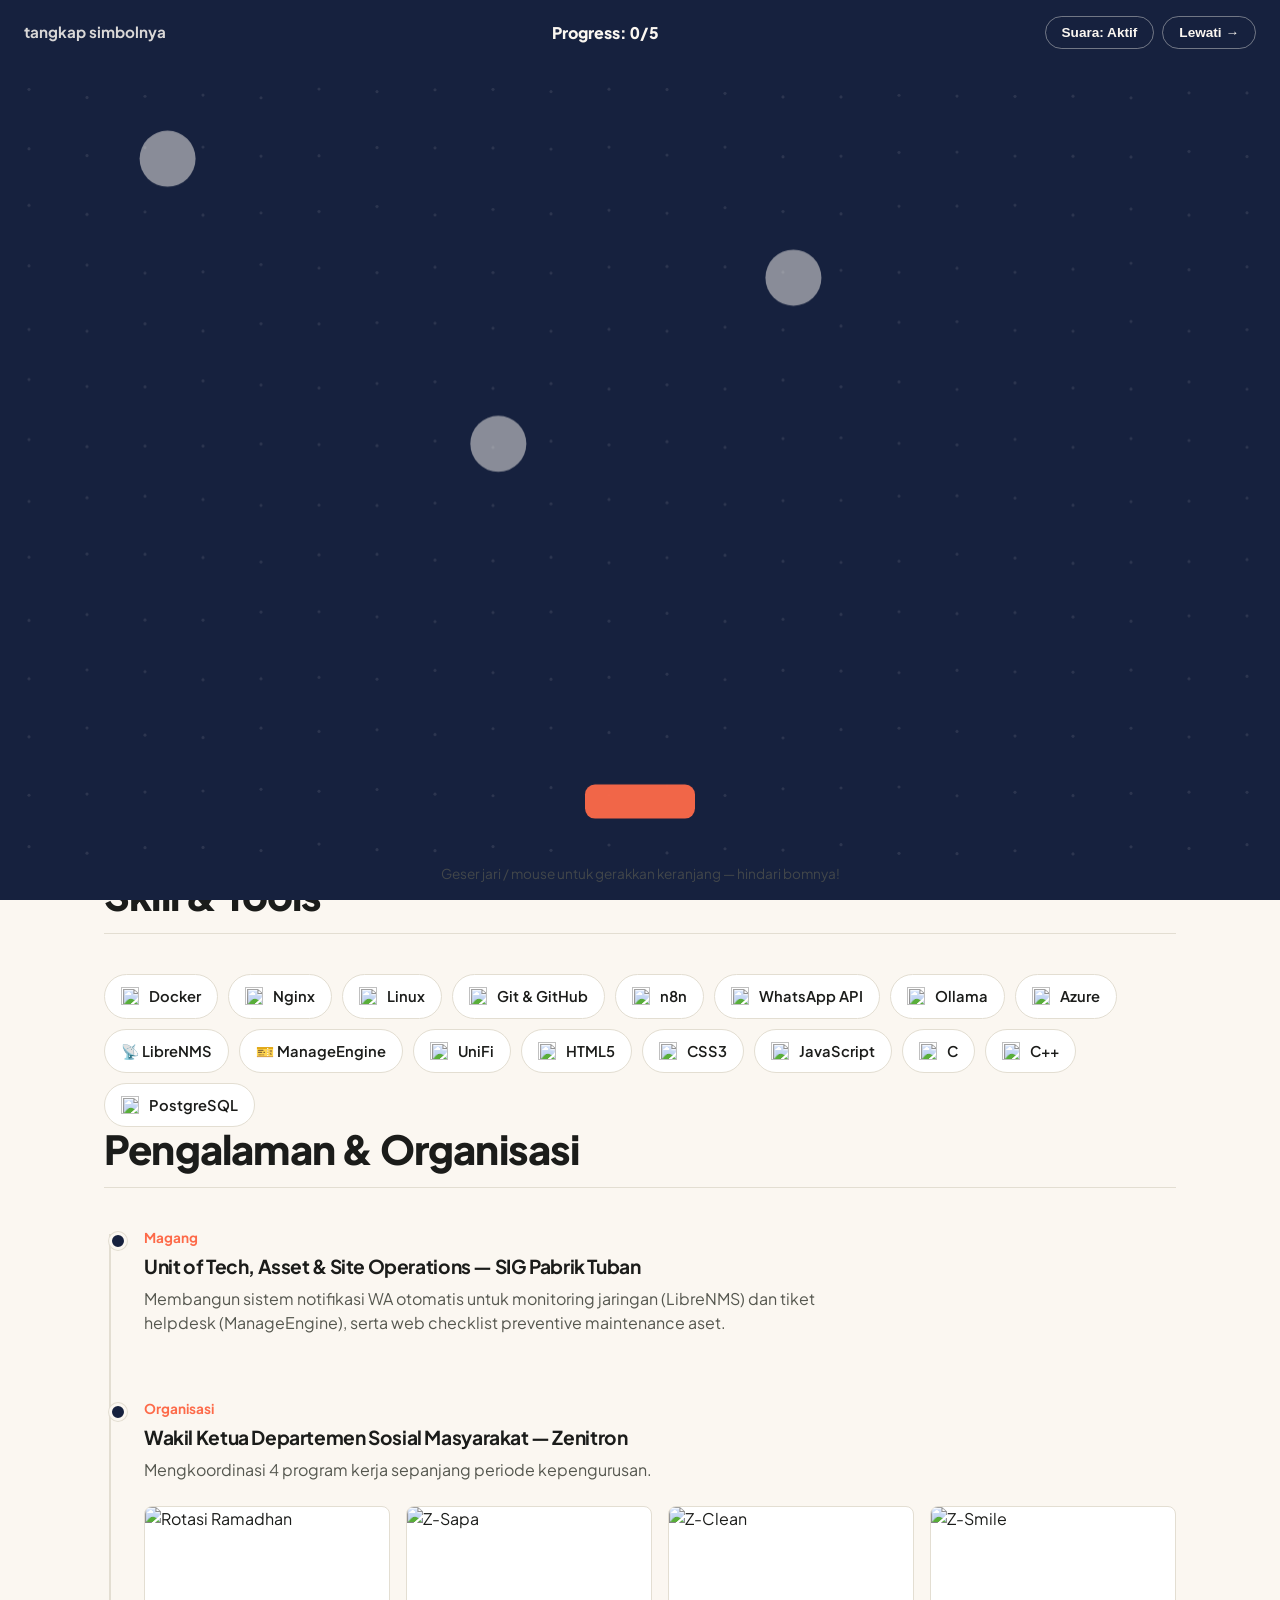
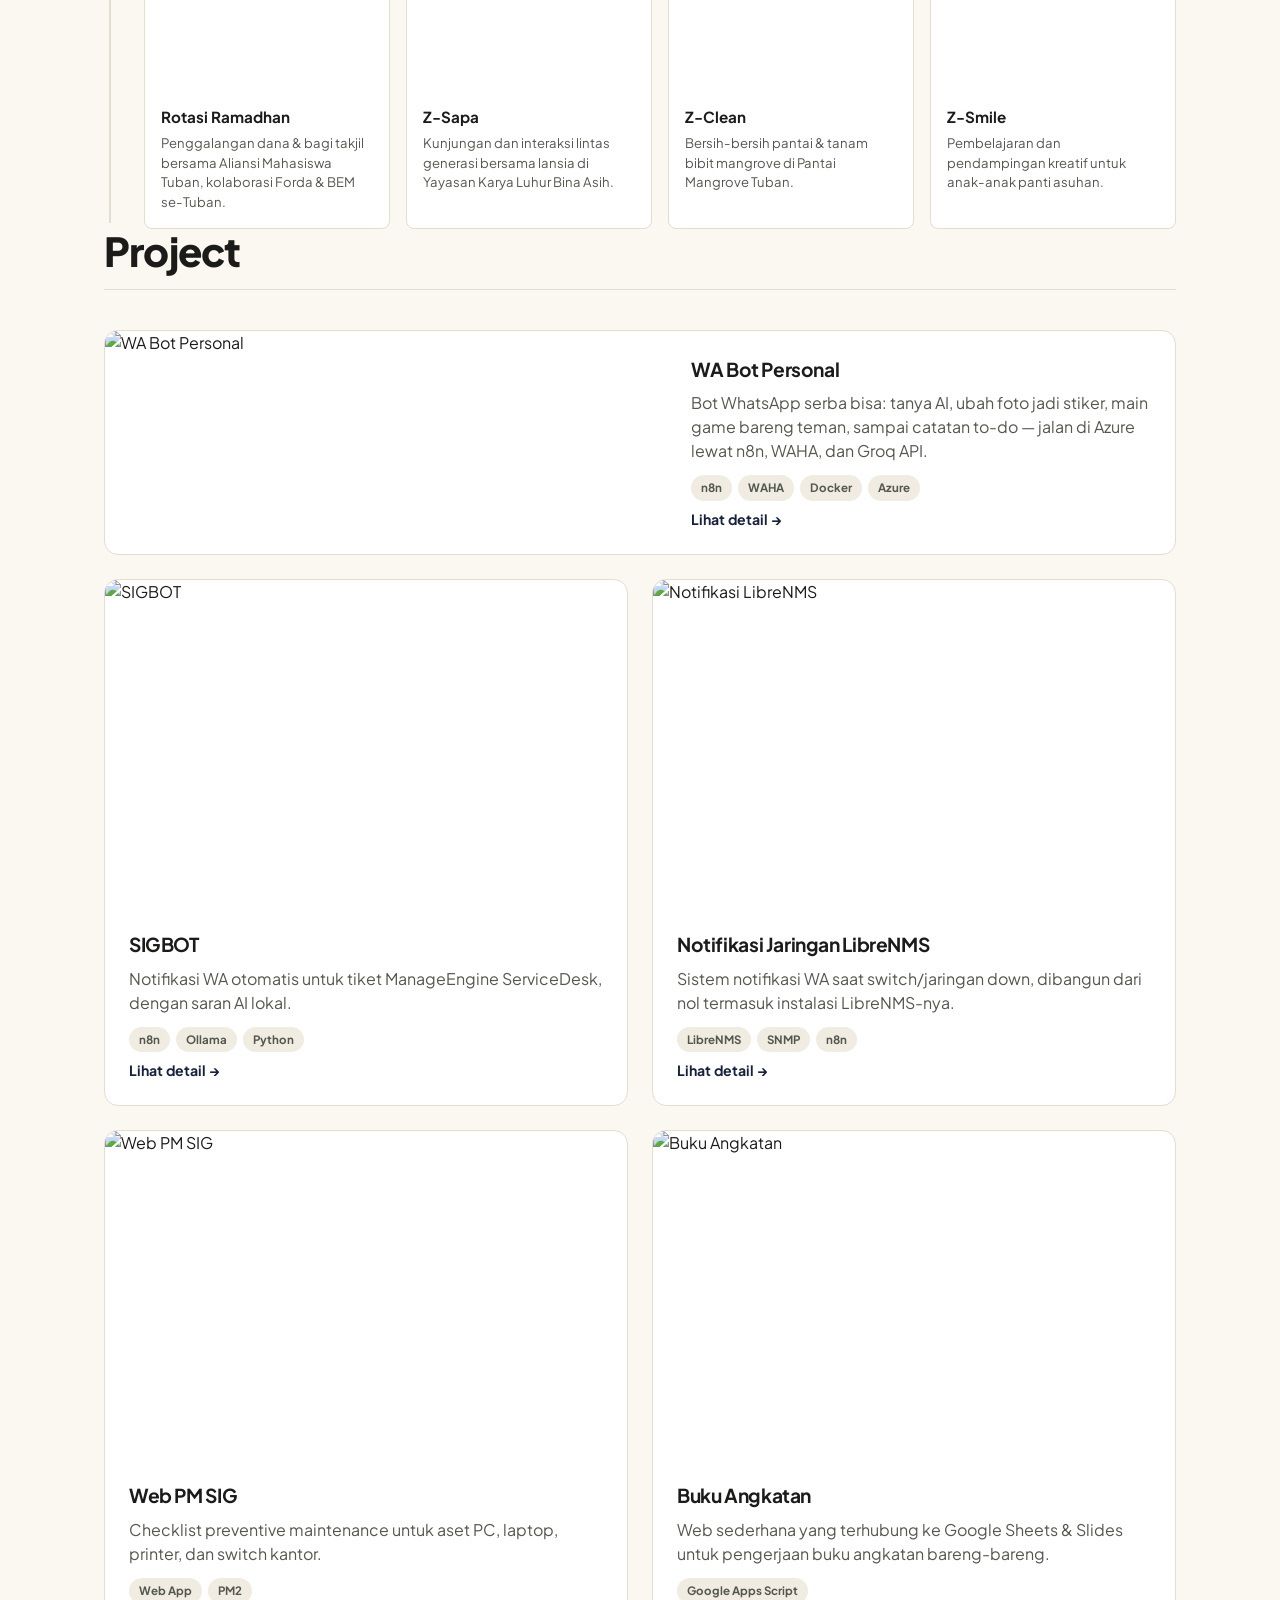
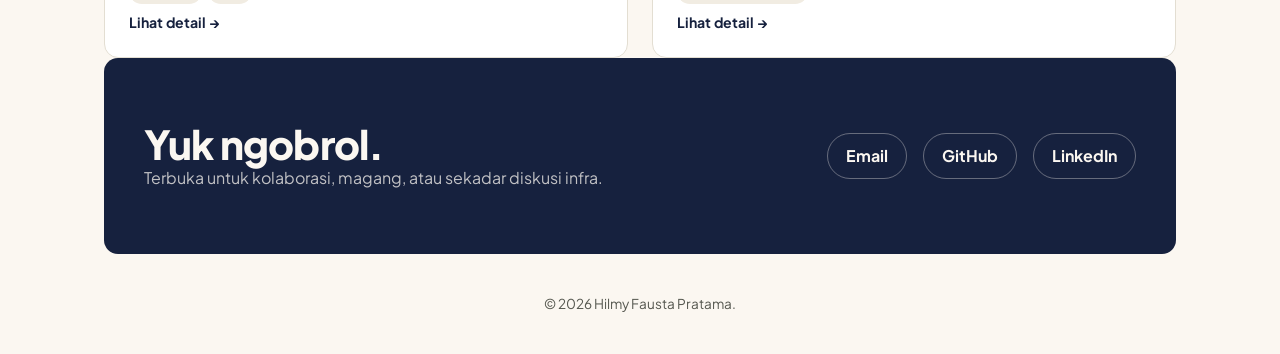
==== commit 2b9f1622: "fix error enter" ====
--- a/index.html
+++ b/index.html
@@ -13,13 +13,14 @@
 <div id="game-overlay">
   <div class="game-top">
     <span class="game-title">tangkap simbolnya</span>
-    <span class="game-score">Skor: <span id="game-score">0</span></span>
+    <span class="game-score">Progress: <span id="game-score">0</span>/5</span>
     <div style="display:flex;gap:8px">
       <button id="mute-toggle" type="button" aria-pressed="false">Suara: Aktif</button>
       <button id="skip-intro" type="button">Lewati →</button>
     </div>
   </div>
   <canvas id="game-canvas" aria-label="Mini game menangkap simbol skill"></canvas>
+  <div class="game-intro-banner"><span>Tangkap skill icon<br>untuk membuka portofolio!</span></div>
   <p class="game-hint">Geser jari / mouse untuk gerakkan keranjang — hindari bomnya!</p>
 
   <div class="game-end" id="game-end" hidden>
--- a/css/style.css
+++ b/css/style.css
@@ -29,7 +29,7 @@
   --space-3: 24px;
   --space-4: 40px;
   --space-5: 64px;
-  --space-6: 96px;
+  --space-6: 72px;
 }
 
 *{ box-sizing: border-box; }
@@ -88,7 +88,7 @@
 /* ---------- Nav ---------- */
 .nav{
   position: sticky; top: 0; z-index: 40;
-  background: rgba(251,247,241,.88);
+  background: rgba(251,247,241,.97);
   backdrop-filter: blur(6px);
   border-bottom: 1px solid var(--line);
 }
@@ -311,6 +311,29 @@
 .game-end[hidden]{ display: none; }
 .game-end h2{ color: var(--cream); }
 
+.game-intro-banner{
+  position: absolute; inset: 0;
+  display: flex; align-items: center; justify-content: center;
+  pointer-events: none; text-align: center; padding: 0 24px; z-index: 5;
+}
+.game-intro-banner span{
+  display: inline-block;
+  font-size: clamp(1.5rem, 5vw, 2.6rem);
+  font-weight: 800;
+  color: var(--coral);
+  text-shadow: 3px 3px 0 rgba(0,0,0,.3);
+  animation: bannerIn 2.6s ease forwards;
+}
+@keyframes bannerIn{
+  0%   { opacity: 0; transform: scale(.82) rotate(-3deg); }
+  14%  { opacity: 1; transform: scale(1) rotate(-2deg); }
+  78%  { opacity: 1; transform: scale(1) rotate(-2deg); }
+  100% { opacity: 0; transform: scale(1.06) rotate(-2deg); }
+}
+@media (prefers-reduced-motion: reduce){
+  .game-intro-banner span{ animation: none; opacity: 1; transform: none; }
+}
+
 /* ---------- Project detail page ---------- */
 .detail-back{
   display: inline-flex; align-items: center; gap: 6px;
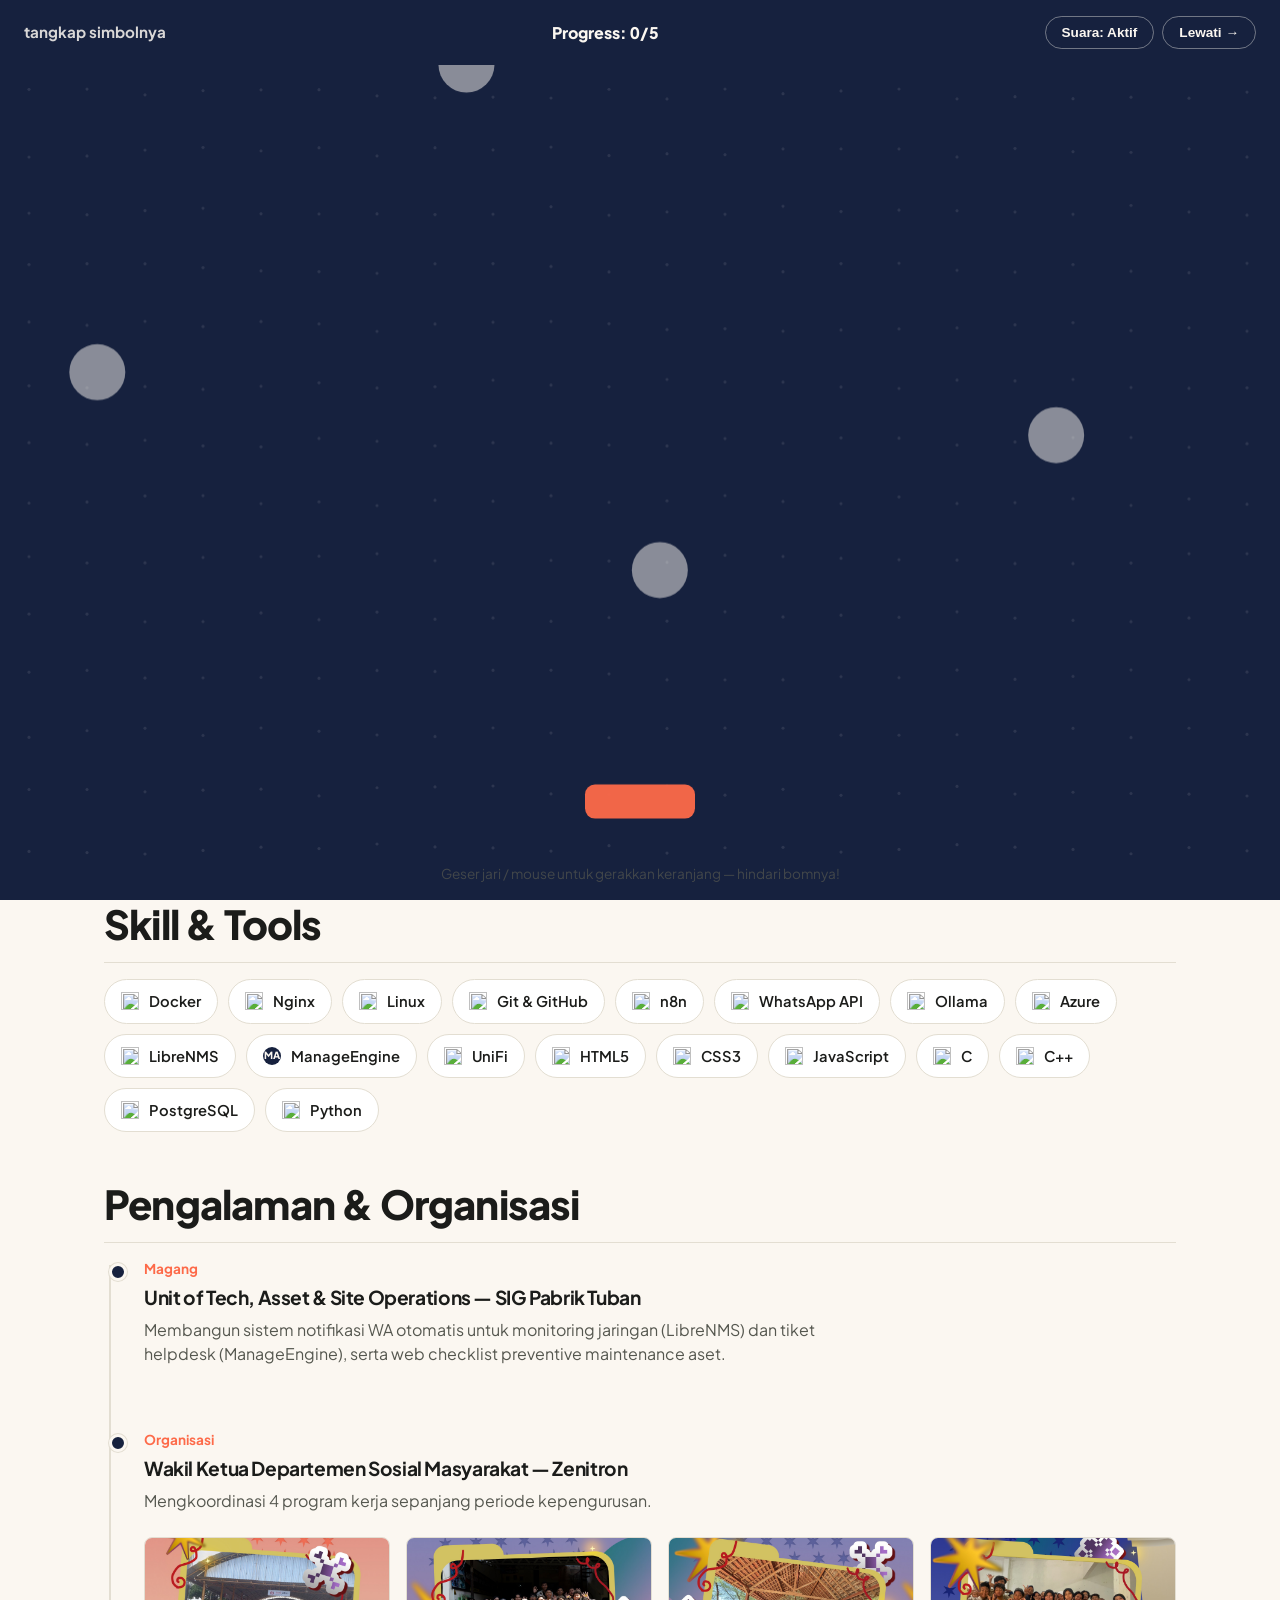
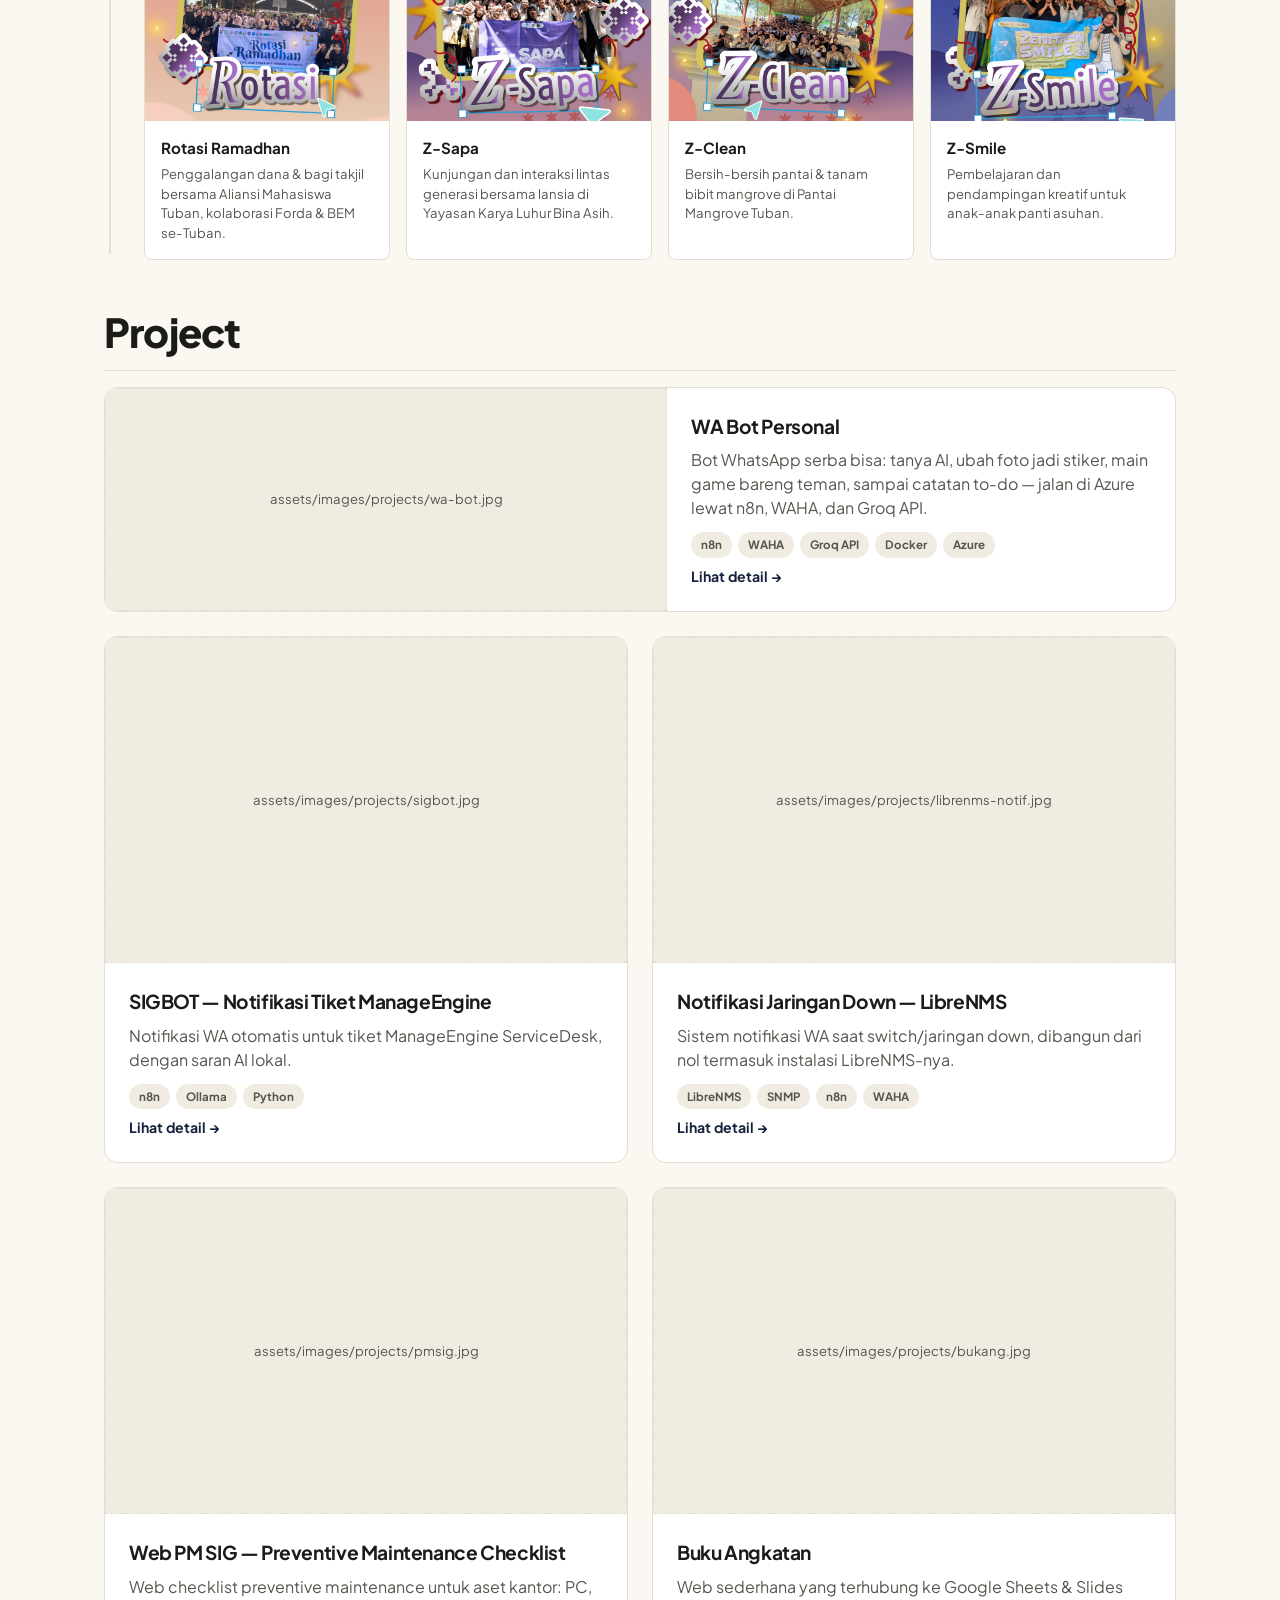
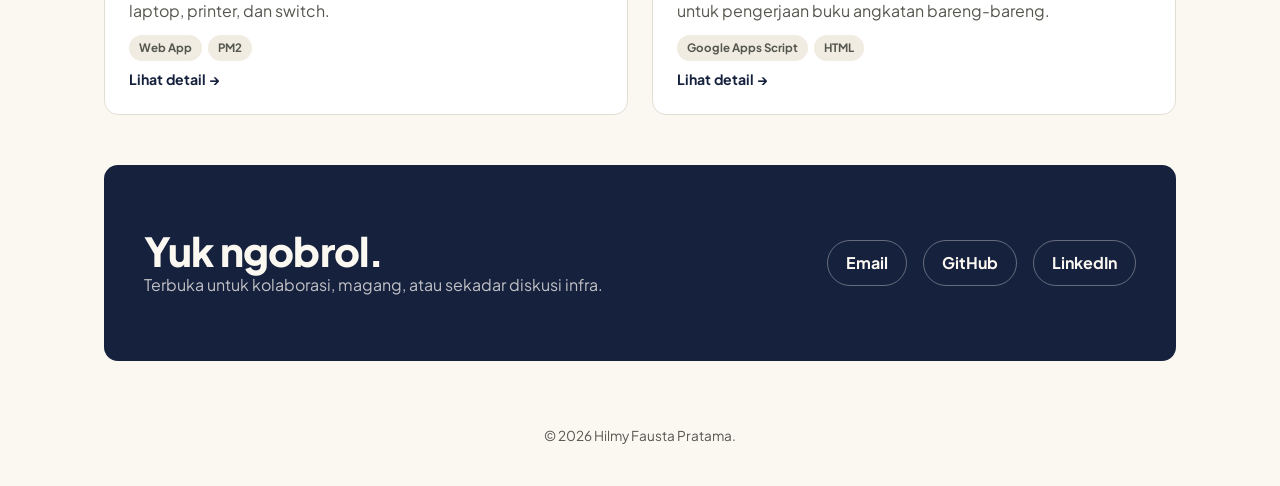
==== commit f1b13970: "biar bisa scalable" ====
--- a/index.html
+++ b/index.html
@@ -58,9 +58,9 @@
         <a href="#contact" class="btn btn-ghost">Hubungi Saya</a>
       </div>
       <div class="stats">
-        <div class="stat"><b>5</b><span>Project dikembangkan</span></div>
-        <div class="stat"><b>4</b><span>Program kerja Sosmas</span></div>
-        <div class="stat"><b>16</b><span>Tools & bahasa dipakai</span></div>
+        <div class="stat"><b id="stat-projects">0</b><span>Project dikembangkan</span></div>
+        <div class="stat"><b id="stat-programs">0</b><span>Program kerja Sosmas</span></div>
+        <div class="stat"><b id="stat-skills">0</b><span>Tools & bahasa dipakai</span></div>
       </div>
     </div>
     <div class="hero-figure">
@@ -88,25 +88,7 @@
     <div class="section-head">
       <h2>Skill & Tools</h2>
     </div>
-    <div class="skills-grid">
-      <span class="skill-chip" data-slug="docker"><img src="https://cdn.simpleicons.org/docker" alt="" width="18" height="18">Docker</span>
-      <span class="skill-chip" data-slug="nginx"><img src="https://cdn.simpleicons.org/nginx" alt="" width="18" height="18">Nginx</span>
-      <span class="skill-chip" data-slug="linux"><img src="https://cdn.simpleicons.org/linux" alt="" width="18" height="18">Linux</span>
-      <span class="skill-chip" data-slug="github"><img src="https://cdn.simpleicons.org/github" alt="" width="18" height="18">Git & GitHub</span>
-      <span class="skill-chip" data-slug="n8n"><img src="https://cdn.simpleicons.org/n8n" alt="" width="18" height="18">n8n</span>
-      <span class="skill-chip" data-slug="whatsapp"><img src="https://cdn.simpleicons.org/whatsapp" alt="" width="18" height="18">WhatsApp API</span>
-      <span class="skill-chip" data-slug="ollama"><img src="https://cdn.simpleicons.org/ollama" alt="" width="18" height="18">Ollama</span>
-      <span class="skill-chip" data-slug="azure"><img src="https://raw.githubusercontent.com/devicons/devicon/master/icons/azure/azure-plain.svg" alt="" width="18" height="18">Azure</span>
-      <span class="skill-chip">📡 LibreNMS</span>
-      <span class="skill-chip">🎫 ManageEngine</span>
-      <span class="skill-chip" data-slug="ubiquiti"><img src="https://cdn.simpleicons.org/ubiquiti" alt="" width="18" height="18">UniFi</span>
-      <span class="skill-chip" data-slug="html5"><img src="https://cdn.simpleicons.org/html5" alt="" width="18" height="18">HTML5</span>
-      <span class="skill-chip" data-slug="css"><img src="https://cdn.simpleicons.org/css" alt="" width="18" height="18">CSS3</span>
-      <span class="skill-chip" data-slug="javascript"><img src="https://cdn.simpleicons.org/javascript" alt="" width="18" height="18">JavaScript</span>
-      <span class="skill-chip" data-slug="c"><img src="https://cdn.simpleicons.org/c" alt="" width="18" height="18">C</span>
-      <span class="skill-chip" data-slug="cplusplus"><img src="https://cdn.simpleicons.org/cplusplus" alt="" width="18" height="18">C++</span>
-      <span class="skill-chip" data-slug="postgresql"><img src="https://cdn.simpleicons.org/postgresql" alt="" width="18" height="18">PostgreSQL</span>
-    </div>
+    <div class="skills-grid" id="skills-grid"></div>
   </section>
 
   <!-- ============ EXPERIENCE ============ -->
@@ -114,53 +96,7 @@
     <div class="section-head">
       <h2>Pengalaman & Organisasi</h2>
     </div>
-    <div class="timeline">
-      <div class="tl-item">
-        <div class="tl-role">Magang</div>
-        <h3>Unit of Tech, Asset & Site Operations — SIG Pabrik Tuban</h3>
-        <p>Membangun sistem notifikasi WA otomatis untuk monitoring jaringan (LibreNMS) dan tiket helpdesk
-           (ManageEngine), serta web checklist preventive maintenance aset.</p>
-      </div>
-      <div class="tl-item">
-        <div class="tl-role">Organisasi</div>
-        <h3>Wakil Ketua Departemen Sosial Masyarakat — Zenitron</h3>
-        <p>Mengkoordinasi 4 program kerja sepanjang periode kepengurusan.</p>
-        <div class="proker-grid">
-          <a class="proker-card" href="#">
-            <img src="assets/images/zenitron/rotasi-ramadhan.jpg" alt="Rotasi Ramadhan"
-                 data-placeholder-label="assets/images/zenitron/rotasi-ramadhan.jpg">
-            <div class="proker-card-body">
-              <h4>Rotasi Ramadhan</h4>
-              <p>Penggalangan dana & bagi takjil bersama Aliansi Mahasiswa Tuban, kolaborasi Forda & BEM se-Tuban.</p>
-            </div>
-          </a>
-          <a class="proker-card" href="#">
-            <img src="assets/images/zenitron/z-sapa.jpg" alt="Z-Sapa"
-                 data-placeholder-label="assets/images/zenitron/z-sapa.jpg">
-            <div class="proker-card-body">
-              <h4>Z-Sapa</h4>
-              <p>Kunjungan dan interaksi lintas generasi bersama lansia di Yayasan Karya Luhur Bina Asih.</p>
-            </div>
-          </a>
-          <a class="proker-card" href="#">
-            <img src="assets/images/zenitron/z-clean.jpg" alt="Z-Clean"
-                 data-placeholder-label="assets/images/zenitron/z-clean.jpg">
-            <div class="proker-card-body">
-              <h4>Z-Clean</h4>
-              <p>Bersih-bersih pantai & tanam bibit mangrove di Pantai Mangrove Tuban.</p>
-            </div>
-          </a>
-          <a class="proker-card" href="#">
-            <img src="assets/images/zenitron/z-smile.jpg" alt="Z-Smile"
-                 data-placeholder-label="assets/images/zenitron/z-smile.jpg">
-            <div class="proker-card-body">
-              <h4>Z-Smile</h4>
-              <p>Pembelajaran dan pendampingan kreatif untuk anak-anak panti asuhan.</p>
-            </div>
-          </a>
-        </div>
-      </div>
-    </div>
+    <div class="timeline" id="experience-timeline"></div>
   </section>
 
   <!-- ============ PROJECTS ============ -->
@@ -168,75 +104,7 @@
     <div class="section-head">
       <h2>Project</h2>
     </div>
-    <div class="project-grid">
-
-      <a class="project-card feature" href="projects/wa-bot.html">
-        <div class="project-media">
-          <img src="assets/images/projects/wa-bot.jpg" alt="WA Bot Personal"
-               data-placeholder-label="assets/images/projects/wa-bot.jpg">
-        </div>
-        <div class="project-body">
-          <h3>WA Bot Personal</h3>
-          <p>Bot WhatsApp serba bisa: tanya AI, ubah foto jadi stiker, main game bareng teman, sampai catatan
-             to-do — jalan di Azure lewat n8n, WAHA, dan Groq API.</p>
-          <div class="project-tags"><span class="tag">n8n</span><span class="tag">WAHA</span><span class="tag">Docker</span><span class="tag">Azure</span></div>
-          <span class="project-link">Lihat detail →</span>
-        </div>
-      </a>
-
-      <a class="project-card" href="projects/sigbot.html">
-        <div class="project-media">
-          <img src="assets/images/projects/sigbot.jpg" alt="SIGBOT"
-               data-placeholder-label="assets/images/projects/sigbot.jpg">
-        </div>
-        <div class="project-body">
-          <h3>SIGBOT</h3>
-          <p>Notifikasi WA otomatis untuk tiket ManageEngine ServiceDesk, dengan saran AI lokal.</p>
-          <div class="project-tags"><span class="tag">n8n</span><span class="tag">Ollama</span><span class="tag">Python</span></div>
-          <span class="project-link">Lihat detail →</span>
-        </div>
-      </a>
-
-      <a class="project-card" href="projects/librenms-notif.html">
-        <div class="project-media">
-          <img src="assets/images/projects/librenms-notif.jpg" alt="Notifikasi LibreNMS"
-               data-placeholder-label="assets/images/projects/librenms-notif.jpg">
-        </div>
-        <div class="project-body">
-          <h3>Notifikasi Jaringan LibreNMS</h3>
-          <p>Sistem notifikasi WA saat switch/jaringan down, dibangun dari nol termasuk instalasi LibreNMS-nya.</p>
-          <div class="project-tags"><span class="tag">LibreNMS</span><span class="tag">SNMP</span><span class="tag">n8n</span></div>
-          <span class="project-link">Lihat detail →</span>
-        </div>
-      </a>
-
-      <a class="project-card" href="projects/pmsig.html">
-        <div class="project-media">
-          <img src="assets/images/projects/pmsig.jpg" alt="Web PM SIG"
-               data-placeholder-label="assets/images/projects/pmsig.jpg">
-        </div>
-        <div class="project-body">
-          <h3>Web PM SIG</h3>
-          <p>Checklist preventive maintenance untuk aset PC, laptop, printer, dan switch kantor.</p>
-          <div class="project-tags"><span class="tag">Web App</span><span class="tag">PM2</span></div>
-          <span class="project-link">Lihat detail →</span>
-        </div>
-      </a>
-
-      <a class="project-card" href="projects/bukang.html">
-        <div class="project-media">
-          <img src="assets/images/projects/bukang.jpg" alt="Buku Angkatan"
-               data-placeholder-label="assets/images/projects/bukang.jpg">
-        </div>
-        <div class="project-body">
-          <h3>Buku Angkatan</h3>
-          <p>Web sederhana yang terhubung ke Google Sheets & Slides untuk pengerjaan buku angkatan bareng-bareng.</p>
-          <div class="project-tags"><span class="tag">Google Apps Script</span></div>
-          <span class="project-link">Lihat detail →</span>
-        </div>
-      </a>
-
-    </div>
+    <div class="project-grid" id="project-grid"></div>
   </section>
 
   <!-- ============ CONTACT ============ -->
@@ -246,11 +114,7 @@
         <h2>Yuk ngobrol.</h2>
         <p style="color:rgba(251,247,241,.75)">Terbuka untuk kolaborasi, magang, atau sekadar diskusi infra.</p>
       </div>
-      <div class="contact-links">
-        <a href="mailto:hilmy@example.com">Email</a>
-        <a href="https://github.com/HilmyFausta" target="_blank" rel="noopener">GitHub</a>
-        <a href="#" target="_blank" rel="noopener">LinkedIn</a>
-      </div>
+      <div class="contact-links" id="contact-links"></div>
     </div>
   </section>
 
@@ -258,6 +122,8 @@
 
 <footer>© 2026 Hilmy Fausta Pratama.</footer>
 
+<script src="js/data.js"></script>
+<script src="js/render.js"></script>
 <script src="js/main.js"></script>
 <script src="js/game.js"></script>
 </body>
--- a/css/style.css
+++ b/css/style.css
@@ -29,7 +29,7 @@
   --space-3: 24px;
   --space-4: 40px;
   --space-5: 64px;
-  --space-6: 72px;
+  --space-6: 25px;
 }
 
 *{ box-sizing: border-box; }
@@ -46,6 +46,7 @@
   color: var(--ink);
   line-height: 1.5;
   -webkit-font-smoothing: antialiased;
+  overflow-x: hidden; /* safety net: no element should ever force horizontal scroll */
 }
 
 img{ max-width: 100%; display: block; }
@@ -57,9 +58,13 @@
   padding: 0 var(--space-3);
 }
 
-section{ padding: var(--space-6) 0; }
+/* Every <section> also carries class="wrap" (for max-width),
+   and .wrap's own padding shorthand zeroes out top/bottom padding
+   at equal-or-lower specificity — so plain `section{padding:...}`
+   never actually applied. section.wrap bumps specificity to win. */
+section.wrap{ padding-top: var(--space-6); padding-bottom: var(--space-6); }
 @media (max-width: 640px){
-  section{ padding: var(--space-5) 0; }
+  section.wrap{ padding-top: var(--space-5); padding-bottom: var(--space-5); }
 }
 
 /* ---------- Typography ---------- */
@@ -68,14 +73,13 @@
 h2{ font-size: clamp(1.7rem, 3.4vw, 2.5rem); line-height: 1.1; }
 h3{ font-size: 1.2rem; font-weight: 700; }
 p{ margin: 0; color: var(--ink-soft); }
-.eyebrow-free{ /* intentionally: no tracked-out ALL-CAPS eyebrow labels in this design */ }
 
 .section-head{
   display: flex;
   align-items: flex-end;
   justify-content: space-between;
   gap: var(--space-3);
-  margin-bottom: var(--space-4);
+  margin-bottom: var(--space-2);
   border-bottom: 1px solid var(--line);
   padding-bottom: var(--space-2);
 }
@@ -171,7 +175,7 @@
 .ph-missing::after{ content: attr(data-label); }
 
 /* ---------- Stats ---------- */
-.stats{ display: grid; grid-template-columns: repeat(3,1fr); gap: var(--space-3); margin-top: var(--space-5); }
+.stats{ display: grid; grid-template-columns: repeat(3, minmax(0,1fr)); gap: var(--space-3); margin-top: var(--space-5); }
 .stat b{ display:block; font-size: 2rem; font-weight: 800; color: var(--navy); }
 .stat span{ color: var(--ink-soft); font-size: .9rem; }
 @media (max-width: 640px){ .stats{ grid-template-columns: 1fr 1fr; } }
@@ -189,6 +193,12 @@
   font-weight: 600; font-size: .92rem;
 }
 .skill-chip img, .skill-chip svg{ width: 18px; height: 18px; }
+.skill-chip-fallback{
+  width: 18px; height: 18px; border-radius: 50%;
+  background: var(--navy); color: var(--cream);
+  display: inline-flex; align-items: center; justify-content: center;
+  font-size: .62rem; font-weight: 800;
+}
 .skill-chip.just-caught{
   background: var(--coral-soft);
   border-color: var(--coral);
@@ -214,7 +224,7 @@
 
 .proker-grid{
   margin-top: var(--space-3);
-  display: grid; grid-template-columns: repeat(4,1fr); gap: var(--space-2);
+  display: grid; grid-template-columns: repeat(4, minmax(0,1fr)); gap: var(--space-2);
 }
 @media (max-width: 780px){ .proker-grid{ grid-template-columns: 1fr 1fr; } }
 .proker-card{
@@ -230,7 +240,7 @@
 /* ---------- Projects (bento — first project larger, deliberate) ---------- */
 .project-grid{
   display: grid;
-  grid-template-columns: repeat(2, 1fr);
+  grid-template-columns: repeat(2, minmax(0,1fr));
   gap: var(--space-3);
 }
 .project-card{
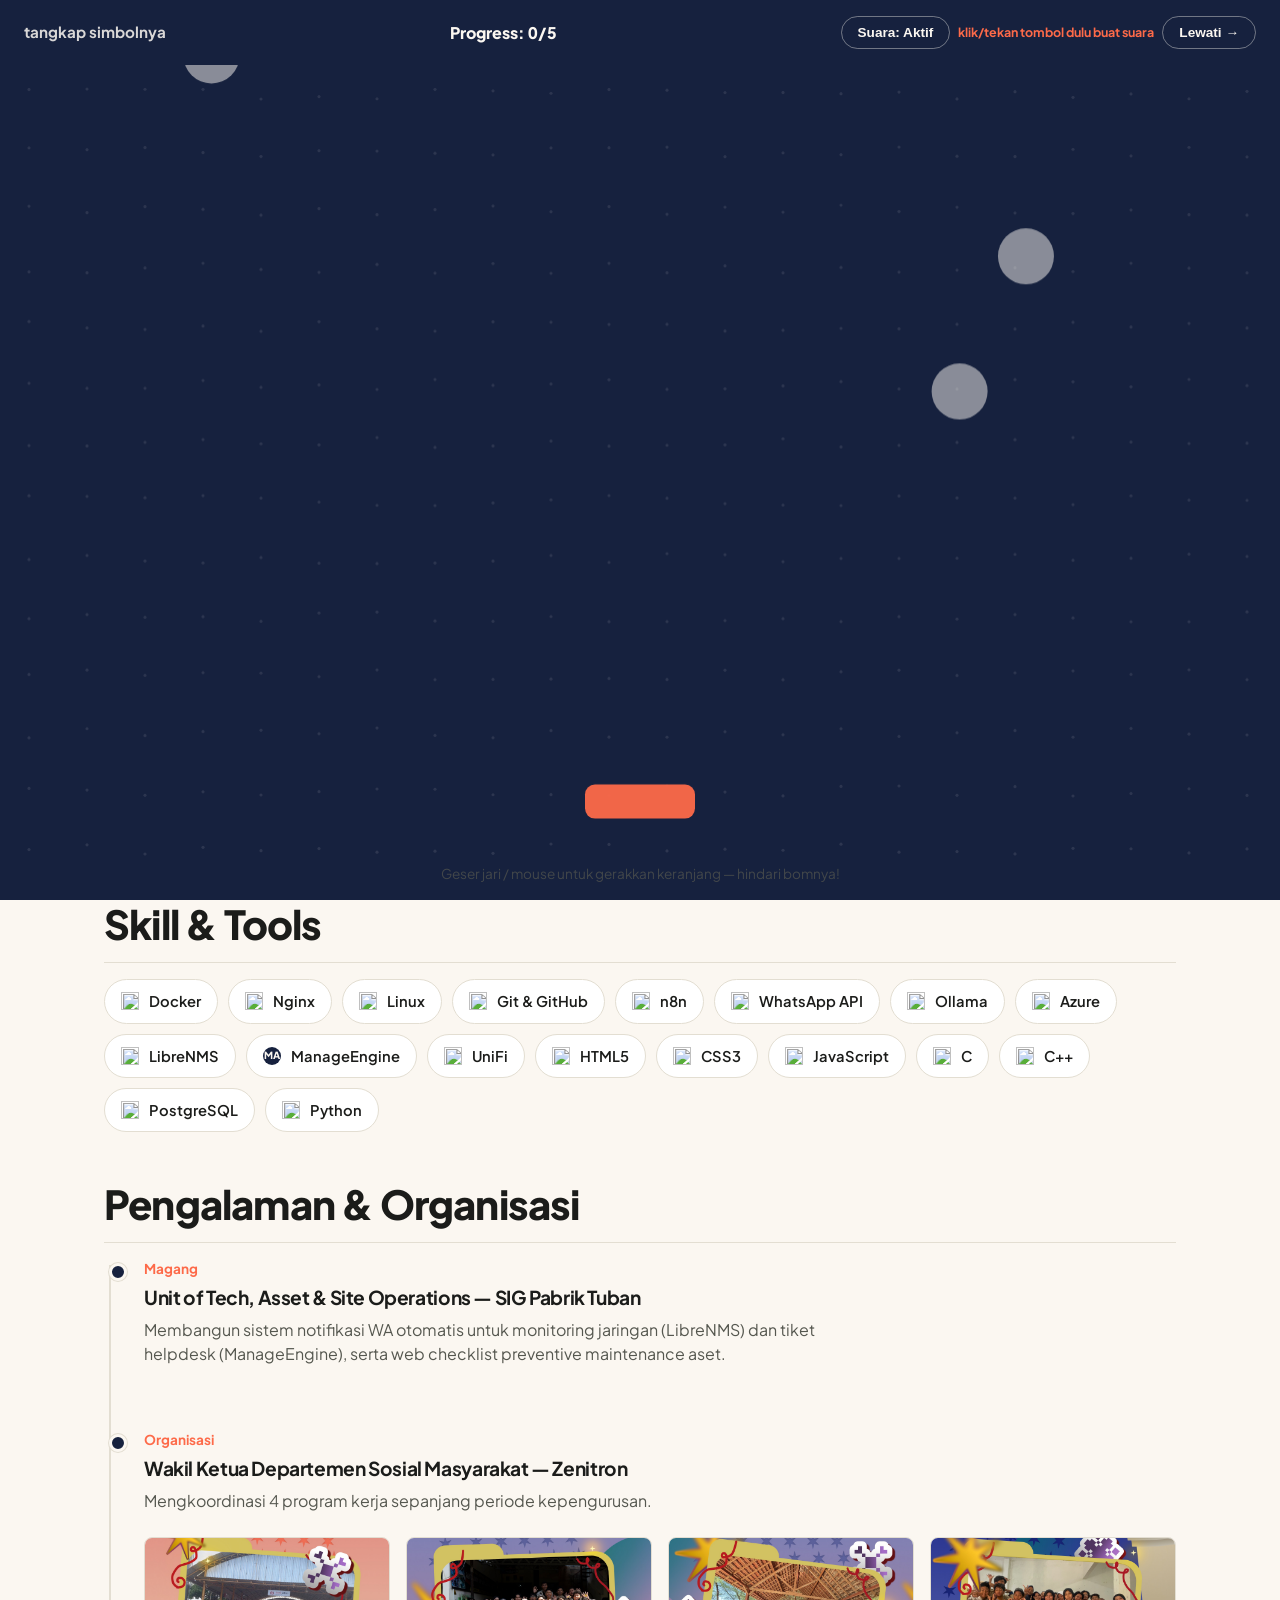
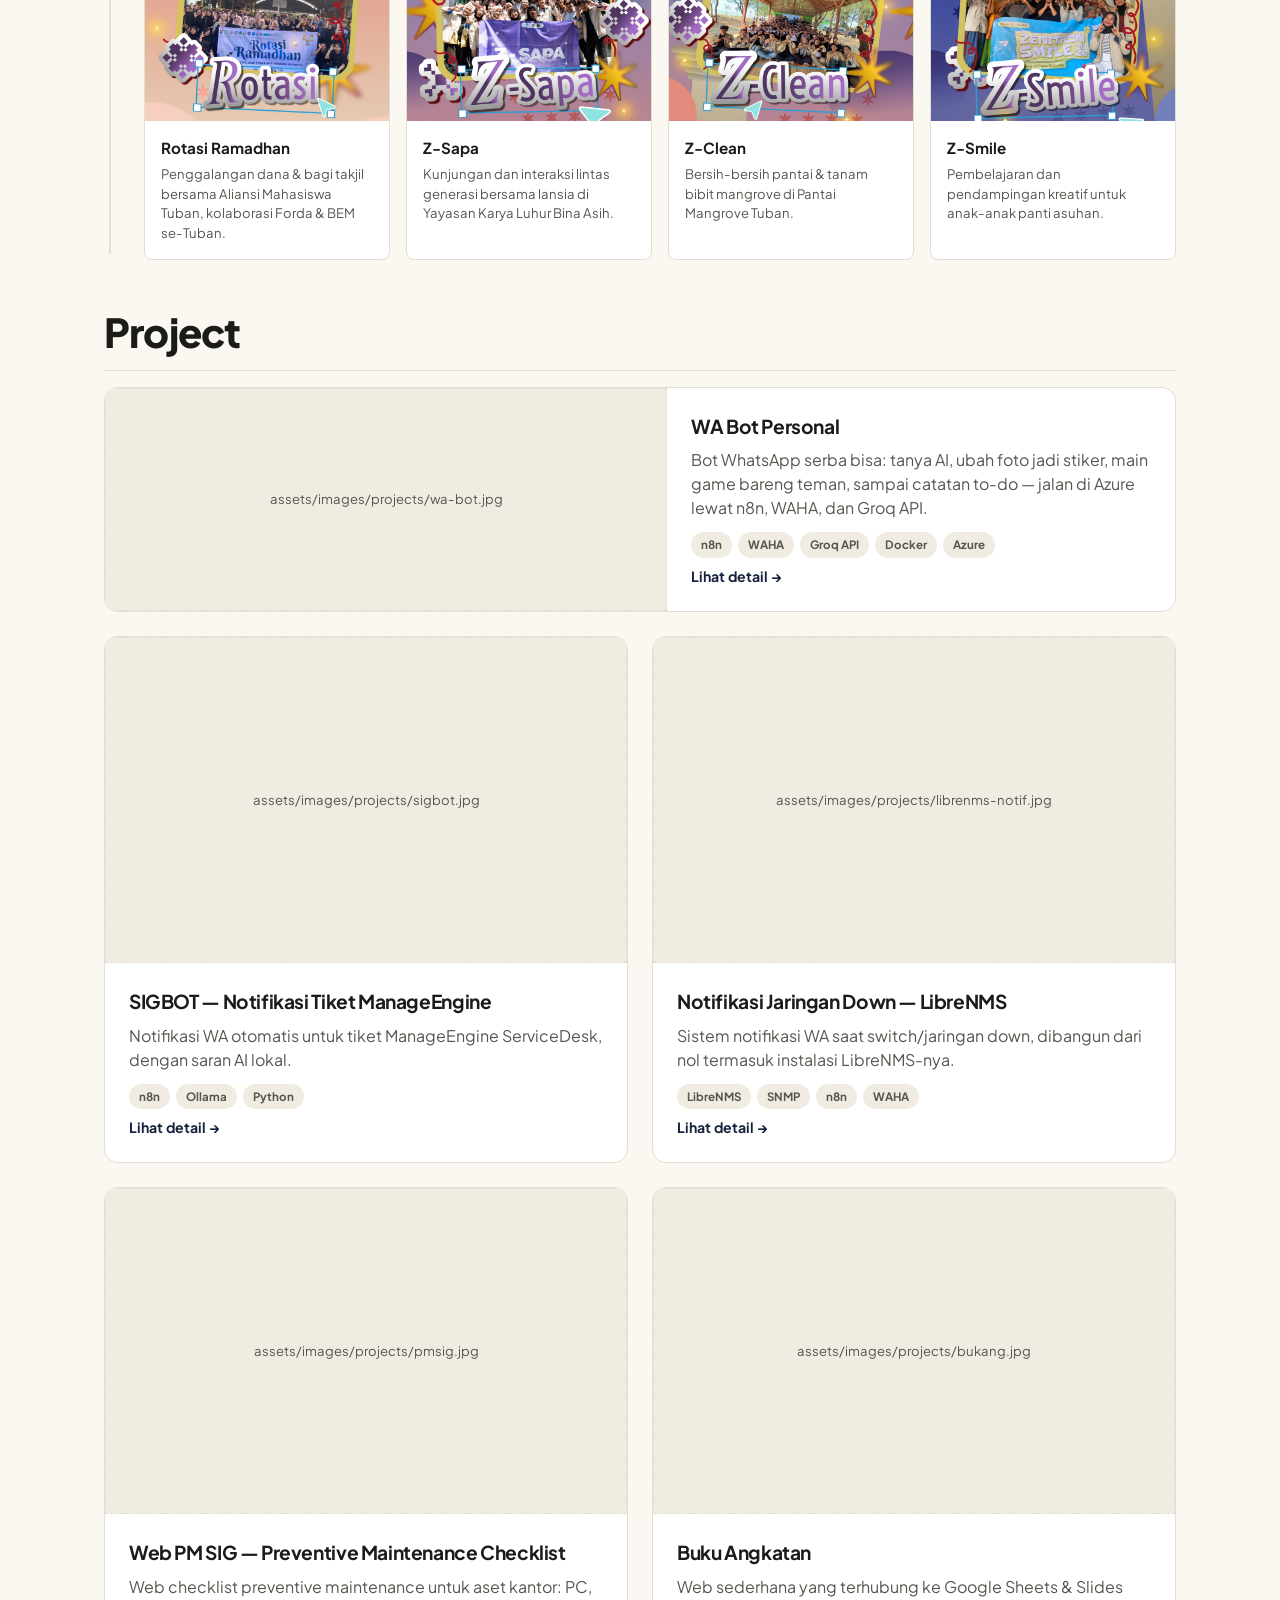
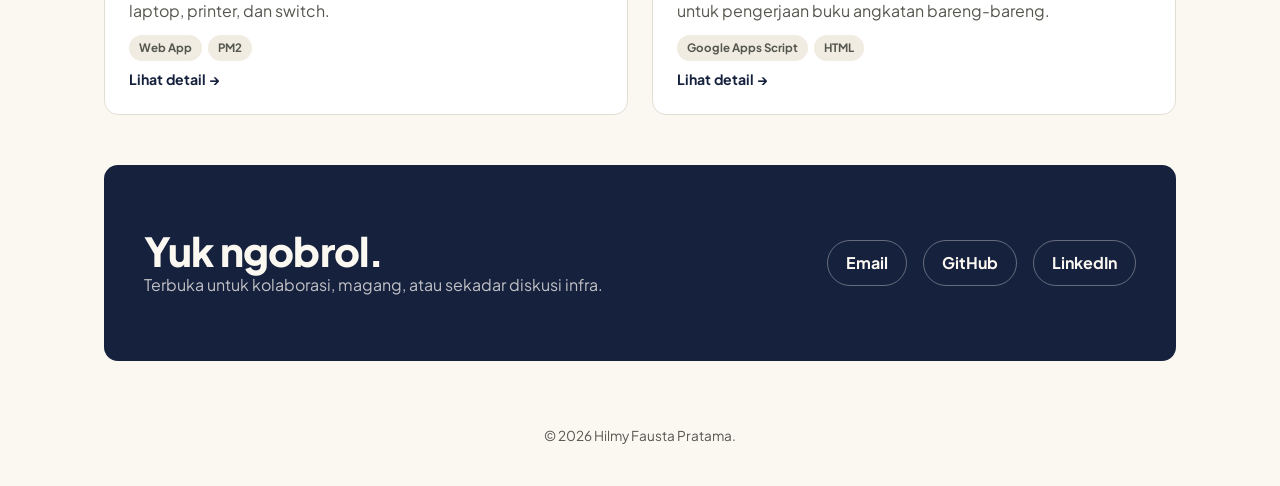
==== commit 84781807: "tambah pannduan sound nyala" ====
--- a/index.html
+++ b/index.html
@@ -16,6 +16,7 @@
     <span class="game-score">Progress: <span id="game-score">0</span>/5</span>
     <div style="display:flex;gap:8px">
       <button id="mute-toggle" type="button" aria-pressed="false">Suara: Aktif</button>
+      <span id="audio-hint" class="audio-hint">klik/tekan tombol dulu buat suara</span>
       <button id="skip-intro" type="button">Lewati →</button>
     </div>
   </div>
--- a/css/style.css
+++ b/css/style.css
@@ -308,6 +308,18 @@
   color: var(--cream); border-radius: 999px; padding: 8px 16px;
   font-weight: 700; font-size: .85rem; cursor: pointer;
 }
+.audio-hint{
+  font-size: .78rem; color: var(--coral); font-weight: 700;
+  align-self: center; animation: hintPulse 1.4s ease-in-out infinite;
+}
+.audio-hint[hidden]{ display: none; }
+@keyframes hintPulse{
+  0%, 100% { opacity: .55; }
+  50% { opacity: 1; }
+}
+@media (prefers-reduced-motion: reduce){
+  .audio-hint{ animation: none; }
+}
 #game-canvas{ flex: 1; width: 100%; touch-action: none; }
 .game-hint{
   text-align: center; padding-bottom: var(--space-2);
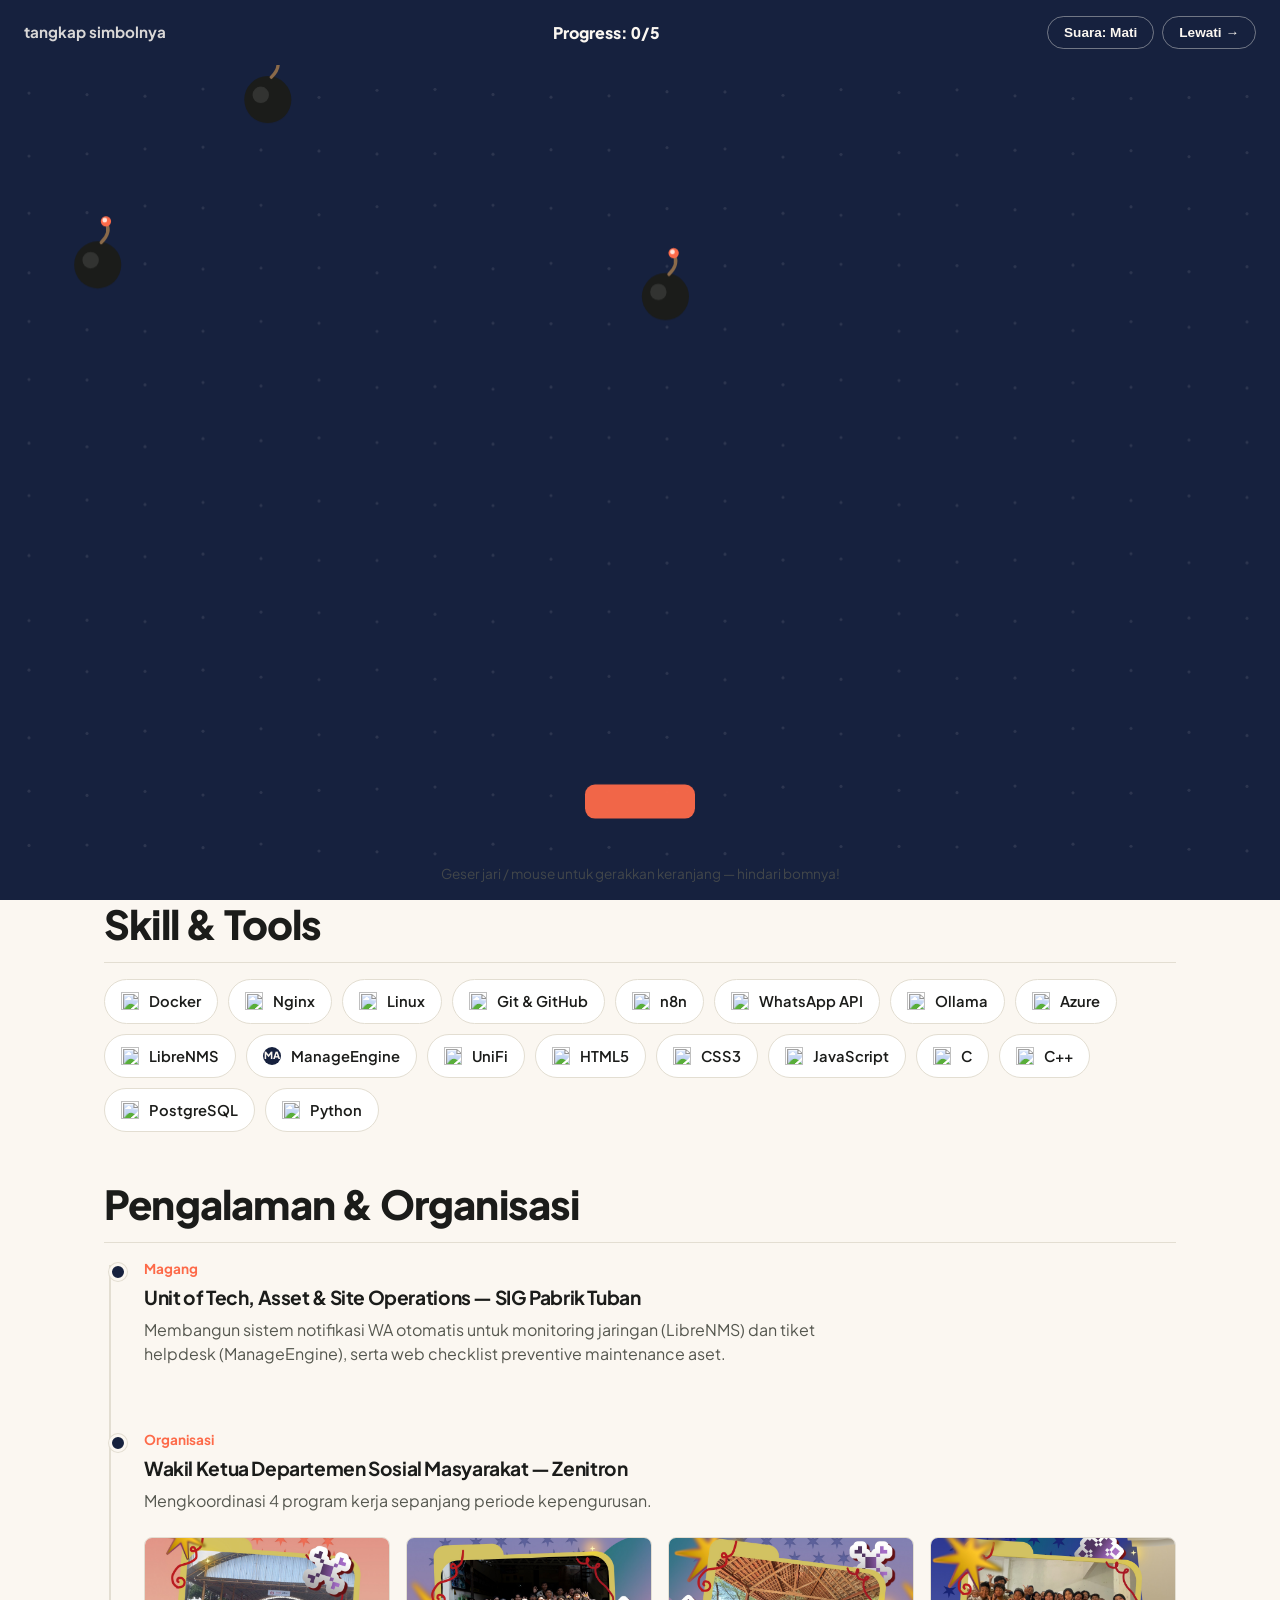
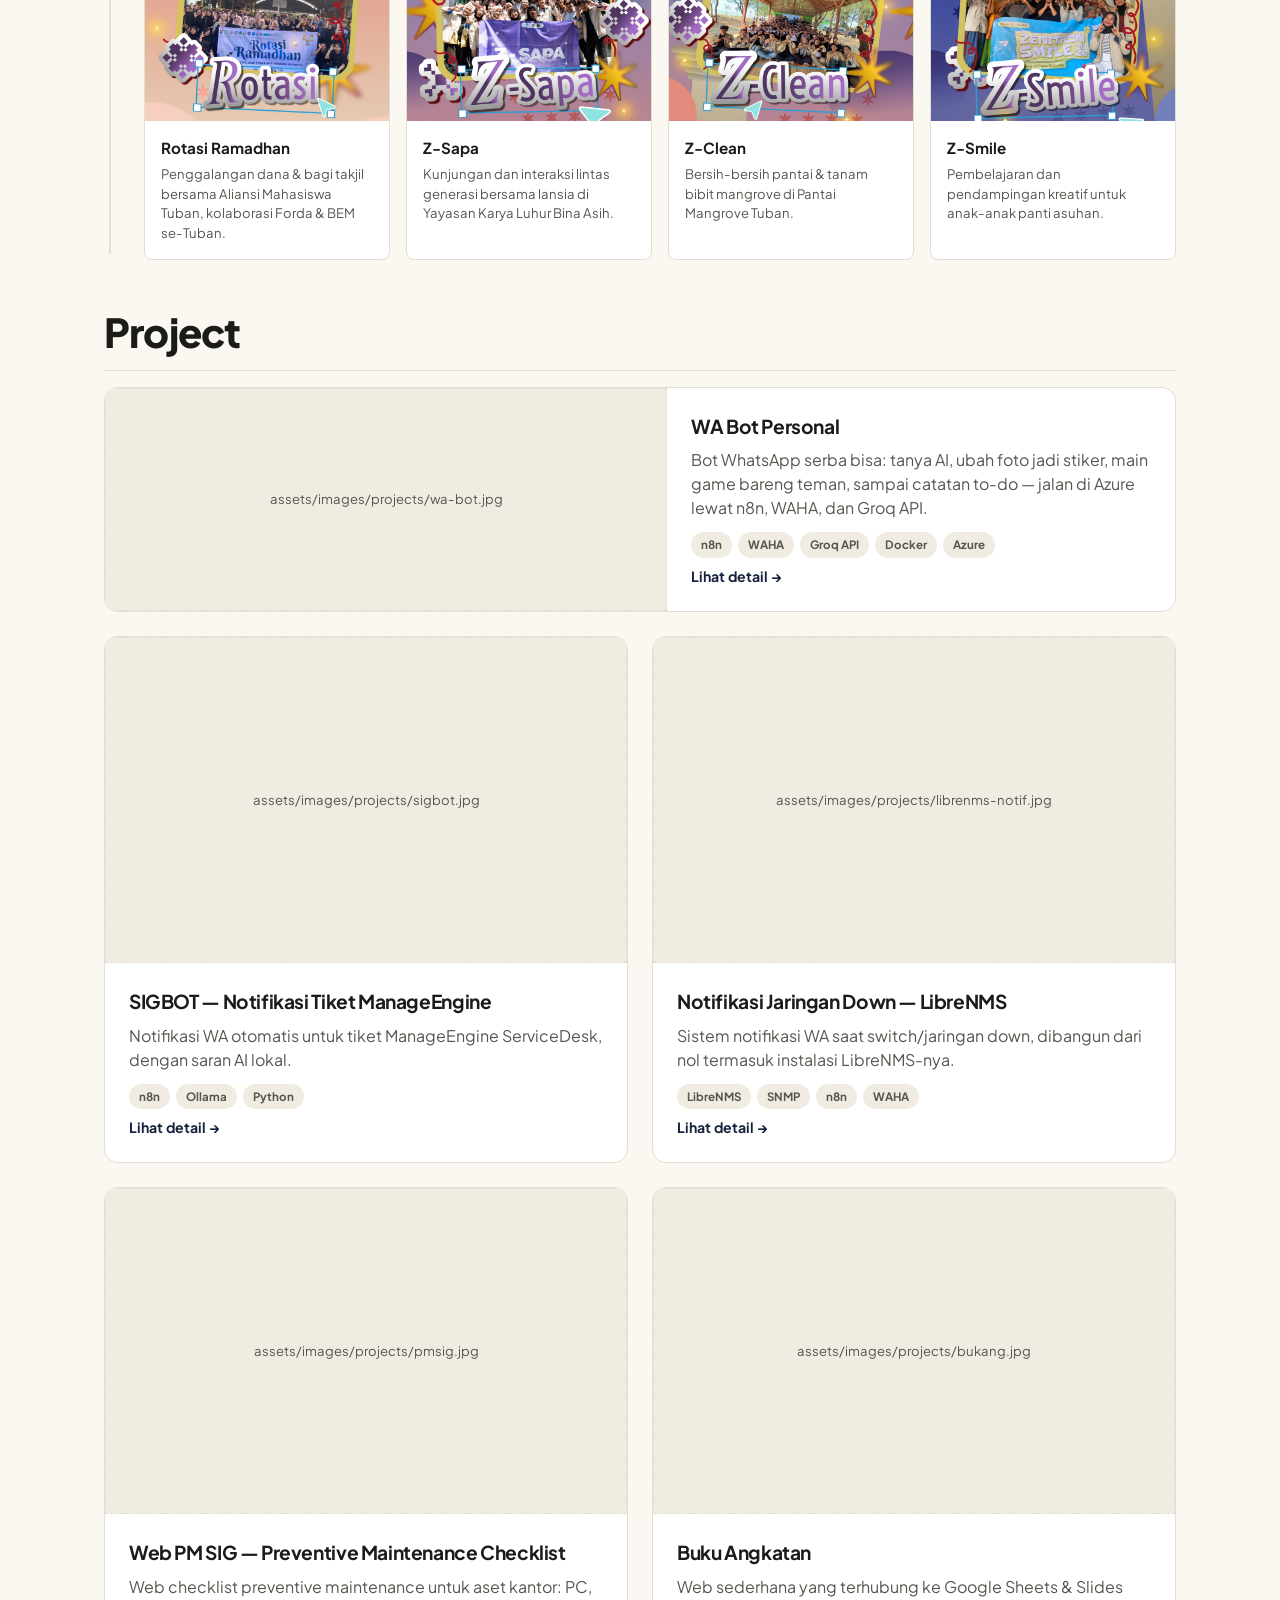
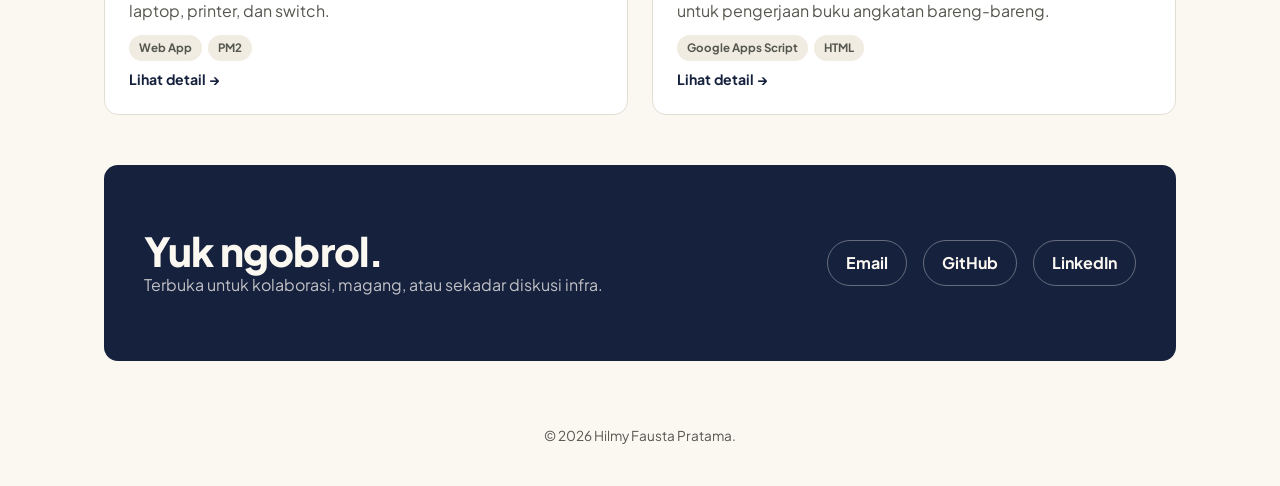
==== commit f99985ae: "tambah docs icon skills" ====
--- a/index.html
+++ b/index.html
@@ -15,8 +15,7 @@
     <span class="game-title">tangkap simbolnya</span>
     <span class="game-score">Progress: <span id="game-score">0</span>/5</span>
     <div style="display:flex;gap:8px">
-      <button id="mute-toggle" type="button" aria-pressed="false">Suara: Aktif</button>
-      <span id="audio-hint" class="audio-hint">klik/tekan tombol dulu buat suara</span>
+      <button id="mute-toggle" type="button" aria-pressed="true">Suara: Mati</button>
       <button id="skip-intro" type="button">Lewati →</button>
     </div>
   </div>
--- a/css/style.css
+++ b/css/style.css
@@ -191,6 +191,13 @@
   border: 1px solid var(--line);
   border-radius: 999px;
   font-weight: 600; font-size: .92rem;
+  text-decoration: none; color: inherit; cursor: pointer;
+  transition: background .15s ease, border-color .15s ease, transform .15s ease;
+}
+.skill-chip:hover{
+  background: var(--coral-soft);
+  border-color: var(--coral);
+  transform: translateY(-1px);
 }
 .skill-chip img, .skill-chip svg{ width: 18px; height: 18px; }
 .skill-chip-fallback{
@@ -308,18 +315,6 @@
   color: var(--cream); border-radius: 999px; padding: 8px 16px;
   font-weight: 700; font-size: .85rem; cursor: pointer;
 }
-.audio-hint{
-  font-size: .78rem; color: var(--coral); font-weight: 700;
-  align-self: center; animation: hintPulse 1.4s ease-in-out infinite;
-}
-.audio-hint[hidden]{ display: none; }
-@keyframes hintPulse{
-  0%, 100% { opacity: .55; }
-  50% { opacity: 1; }
-}
-@media (prefers-reduced-motion: reduce){
-  .audio-hint{ animation: none; }
-}
 #game-canvas{ flex: 1; width: 100%; touch-action: none; }
 .game-hint{
   text-align: center; padding-bottom: var(--space-2);
